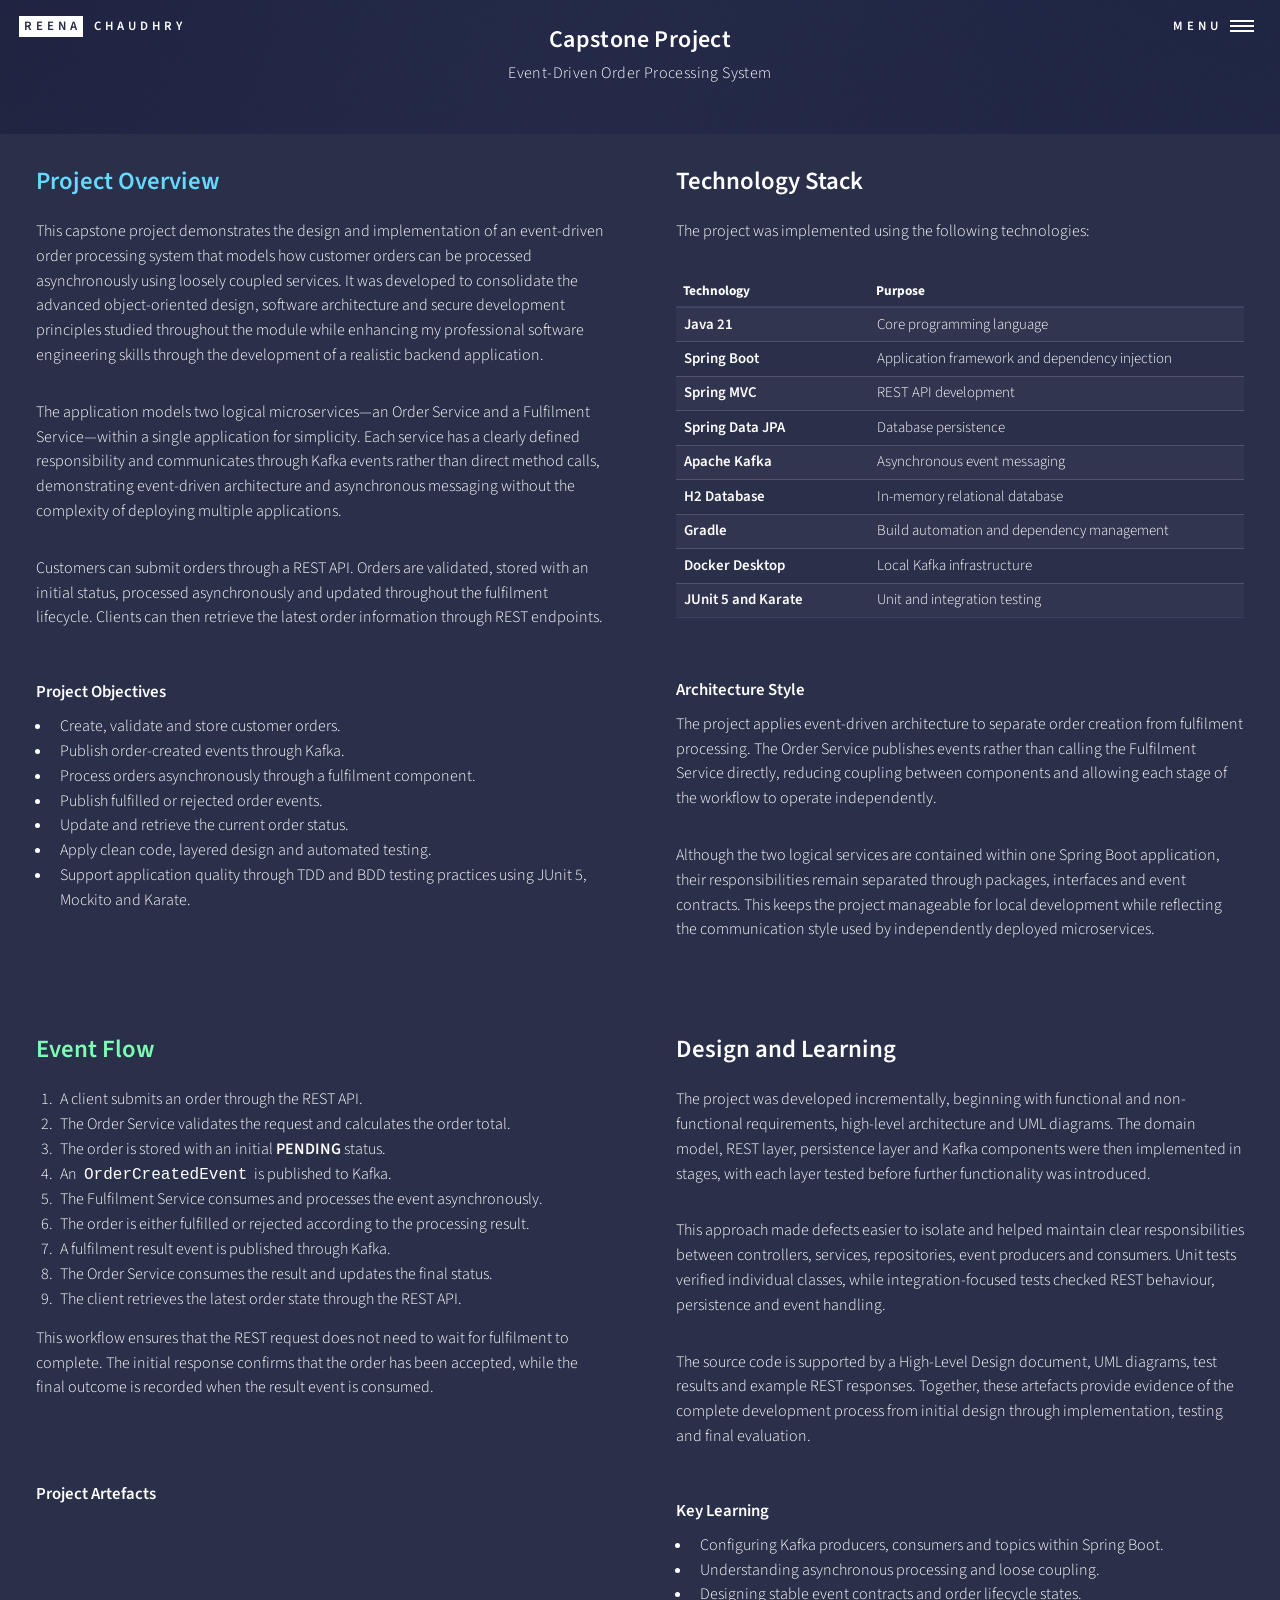
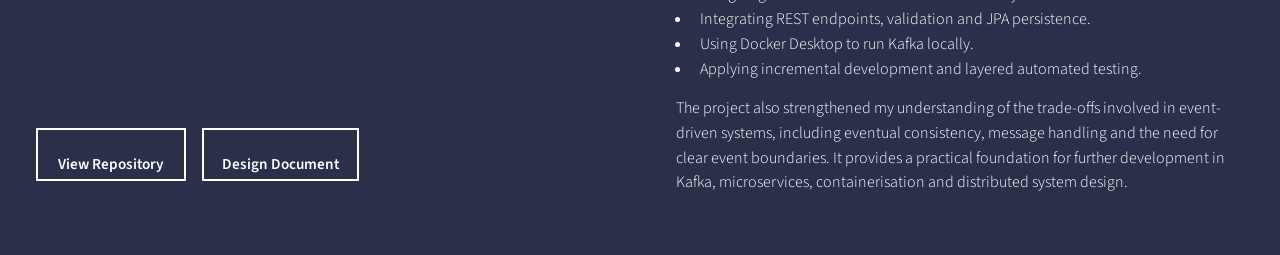
==== capstone.html @ 035040cf "Simplify anchor tags in project artefacts Removed unnecessary attributes from anchor tags in project" ====
<!DOCTYPE HTML>
<html>
<head>
    <title>Reena Chaudhry Portfolio</title>
    <meta charset="utf-8" />
    <meta name="viewport"
          content="width=device-width, initial-scale=1, user-scalable=no" />

    <link rel="stylesheet" href="assets/css/main.css" />

    <noscript>
        <link rel="stylesheet" href="assets/css/noscript.css" />
    </noscript>

    <style>
        #banner {
            min-height: 0 !important;
            height: auto !important;
            padding: 1.25em 0 1em 0 !important;
        }

        #banner .inner {
            text-align: center;
        }

        #banner h1 {
            font-size: 1.5em !important;
            margin: 0 !important;
        }

        #one.tiles {
            display: flex !important;
            flex-wrap: wrap !important;
            align-items: stretch !important;
        }

        #one.tiles article {
            background: #2a2f4a !important;
            width: 50% !important;
            min-height: 500px !important;
            height: auto !important;
            max-height: none !important;
            padding: 0 !important;
            overflow: visible !important;
            display: flex !important;
            align-items: stretch !important;
        }

        #one.tiles article .image,
        #one.tiles article:before,
        #one.tiles article:after {
            display: none !important;
        }

        #one.tiles article .tile-content {
            width: 100%;
            padding: 1.75em 2.25em;
            position: relative !important;
            z-index: 5;
            transform: none !important;
            display: flex;
            flex-direction: column;
        }

        #one.tiles article h3,
        #one.tiles article h4,
        #one.tiles article p,
        #one.tiles article li,
        #one.tiles article td,
        #one.tiles article th {
            color: #ffffff !important;
            opacity: 1 !important;
            text-transform: none !important;
            letter-spacing: normal !important;
        }

        #one.tiles article h3 {
            font-size: 1.55em !important;
            margin-bottom: 0.65em;
        }

        #one.tiles article h4 {
            font-size: 1.05em !important;
            margin-top: 1em;
            margin-bottom: 0.45em;
        }

        #one.tiles article p,
        #one.tiles article li {
            font-size: 1rem;
            line-height: 1.55;
        }

        #one.tiles article ul,
        #one.tiles article ol {
            margin-bottom: 0.9em;
        }

        .table-wrapper {
            width: 100%;
            margin-bottom: 0.75em;
        }

        .technology-table {
            width: 100%;
            border-collapse: collapse;
            font-size: 0.93rem;
            line-height: 1.35;
        }

        .technology-table th,
        .technology-table td {
            padding: 0.45em 0.55em;
            text-align: left;
            vertical-align: top;
            border-bottom: 1px solid rgba(255, 255, 255, 0.15);
        }

        .technology-table th {
            font-weight: 700;
        }

        .technology-table td:first-child {
            width: 34%;
            font-weight: 600;
            white-space: nowrap;
        }

        .technology-table tbody tr:last-child td {
            border-bottom: none;
        }

        #one.tiles article code {
            background: transparent;
            color: #ffffff;
            border: 0;
            padding: 0;
            font-size: inherit;
        }

        #one.tiles article .actions {
            margin-top: auto !important;
        }

        #one.tiles article .actions,
        #one.tiles article .actions li,
        #one.tiles article .button {
            position: relative;
            z-index: 20;
        }

        #one.tiles article .button {
            font-size: 0.95rem !important;
            padding: 0.7em 1.3em !important;
            min-width: 150px;
            text-align: center;
            text-transform: none !important;
            letter-spacing: normal !important;
        }

        @media screen and (max-width: 736px) {
            #one.tiles article {
                width: 100% !important;
                min-height: auto !important;
            }

            .technology-table {
                font-size: 0.85rem;
            }

            .technology-table th,
            .technology-table td {
                padding: 0.4em;
            }
        }
    </style>
</head>

<body class="is-preload">

<div id="wrapper">

    <header id="header" class="alt">
        <a href="index.html" class="logo">
            <strong>Reena</strong>
            <span>Chaudhry</span>
        </a>

        <nav>
            <a href="#menu">Menu</a>
        </nav>
    </header>

    <!-- Menu -->
    <nav id="menu">
        <ul class="links">
            <li><a href="index.html">Home</a></li>
            <li><a href="landing.html">Module Artefacts</a></li>
            <li><a href="capstone.html">Capstone</a></li>
        </ul>
    </nav>

    <section id="banner">
        <div class="inner">
            <h1>Capstone Project</h1>
            <p>Event-Driven Order Processing System</p>
        </div>
    </section>

    <div id="main">

        <section id="one" class="tiles">

            <article>
                <div class="tile-content">

                    <h3 style="color:#66d9ff !important;">
                        Project Overview
                    </h3>

                    <p>
                        This capstone project demonstrates the design and implementation of an event-driven order processing system that models
                        how customer orders can be processed asynchronously using loosely coupled services.
                        It was developed to consolidate the advanced object-oriented design, software architecture and secure development
                        principles studied throughout the module while enhancing my professional software engineering skills through the development
                        of a realistic backend application.
                    </p>

                    <p>
                        The application models two logical microservices—an
                        Order Service and a Fulfilment Service—within a single
                        application for simplicity. Each service has a clearly
                        defined responsibility and communicates through Kafka
                        events rather than direct method calls, demonstrating
                        event-driven architecture and asynchronous messaging
                        without the complexity of deploying multiple
                        applications.
                    </p>

                    <p>
                        Customers can submit orders through a REST API. Orders
                        are validated, stored with an initial status, processed
                        asynchronously and updated throughout the fulfilment
                        lifecycle. Clients can then retrieve the latest order
                        information through REST endpoints.
                    </p>

                    <h4>Project Objectives</h4>

                    <ul>
                        <li>Create, validate and store customer orders.</li>
                        <li>Publish order-created events through Kafka.</li>
                        <li>
                            Process orders asynchronously through a fulfilment
                            component.
                        </li>
                        <li>Publish fulfilled or rejected order events.</li>
                        <li>
                            Update and retrieve the current order status.
                        </li>
                        <li>
                            Apply clean code, layered design and automated
                            testing.
                        </li>
                        <li>
                            Support application quality through TDD and BDD testing practices using JUnit 5, Mockito and Karate.
                        </li>
                    </ul>

                </div>
            </article>

            <article>
                <div class="tile-content">

                    <h3>Technology Stack</h3>

                    <p>
                        The project was implemented using the following
                        technologies:
                    </p>

                    <div class="table-wrapper">
                        <table class="technology-table">
                            <thead>
                                <tr>
                                    <th>Technology</th>
                                    <th>Purpose</th>
                                </tr>
                            </thead>

                            <tbody>
                                <tr>
                                    <td>Java 21</td>
                                    <td>Core programming language</td>
                                </tr>

                                <tr>
                                    <td>Spring Boot</td>
                                    <td>
                                        Application framework and dependency
                                        injection
                                    </td>
                                </tr>

                                <tr>
                                    <td>Spring MVC</td>
                                    <td>REST API development</td>
                                </tr>

                                <tr>
                                    <td>Spring Data JPA</td>
                                    <td>Database persistence</td>
                                </tr>

                                <tr>
                                    <td>Apache Kafka</td>
                                    <td>Asynchronous event messaging</td>
                                </tr>

                                <tr>
                                    <td>H2 Database</td>
                                    <td>In-memory relational database</td>
                                </tr>

                                <tr>
                                    <td>Gradle</td>
                                    <td>
                                        Build automation and dependency
                                        management
                                    </td>
                                </tr>

                                <tr>
                                    <td>Docker Desktop</td>
                                    <td>Local Kafka infrastructure</td>
                                </tr>

                                <tr>
                                    <td>JUnit 5 and Karate</td>
                                    <td>Unit and integration testing</td>
                                </tr>
                            </tbody>
                        </table>
                    </div>

                    <h4>Architecture Style</h4>

                    <p>
                        The project applies event-driven architecture to
                        separate order creation from fulfilment processing. The
                        Order Service publishes events rather than calling the
                        Fulfilment Service directly, reducing coupling between
                        components and allowing each stage of the workflow to
                        operate independently.
                    </p>

                    <p>
                        Although the two logical services are contained within
                        one Spring Boot application, their responsibilities
                        remain separated through packages, interfaces and event
                        contracts. This keeps the project manageable for local
                        development while reflecting the communication style
                        used by independently deployed microservices.
                    </p>

                </div>
            </article>

            <article>
                <div class="tile-content">

                    <h3 style="color:#7CFFB2 !important;">
                        Event Flow
                    </h3>

                    <ol>
                        <li>
                            A client submits an order through the REST API.
                        </li>

                        <li>
                            The Order Service validates the request and
                            calculates the order total.
                        </li>

                        <li>
                            The order is stored with an initial
                            <strong>PENDING</strong> status.
                        </li>

                        <li>
                            An <code>OrderCreatedEvent</code> is published to
                            Kafka.
                        </li>

                        <li>
                            The Fulfilment Service consumes and processes the
                            event asynchronously.
                        </li>

                        <li>
                            The order is either fulfilled or rejected according
                            to the processing result.
                        </li>

                        <li>
                            A fulfilment result event is published through
                            Kafka.
                        </li>

                        <li>
                            The Order Service consumes the result and updates
                            the final status.
                        </li>

                        <li>
                            The client retrieves the latest order state through
                            the REST API.
                        </li>
                    </ol>

                    <p>
                        This workflow ensures that the REST request does not
                        need to wait for fulfilment to complete. The initial
                        response confirms that the order has been accepted,
                        while the final outcome is recorded when the result
                        event is consumed.
                    </p>
                    <p>
                    <h4> Project Artefacts </h4>
                    <ul class="actions">
                        <li>
                        <a href="https://github.com/rc25essex/event-driven-order-system-capstone"
                           class="button small" target="_blank">
                            View Repository
                        </a>
                        </li>
                          <li>  
                    
                        <a href="https://github.com/rc25essex/event-driven-order-system-capstone/blob/main/High-Level%20Design.pdf"
                           class="button small" target="_blank">
                            Design Document
                        </a>
                    </li>
                    </ul>
                    </p>

                </div>
            </article>

            <article>
                <div class="tile-content">

                    <h3>Design and Learning</h3>

                    <p>
                        The project was developed incrementally, beginning with
                        functional and non-functional requirements, high-level
                        architecture and UML diagrams. The domain model, REST
                        layer, persistence layer and Kafka components were then
                        implemented in stages, with each layer tested before
                        further functionality was introduced.
                    </p>

                    <p>
                        This approach made defects easier to isolate and helped
                        maintain clear responsibilities between controllers,
                        services, repositories, event producers and consumers.
                        Unit tests verified individual classes, while
                        integration-focused tests checked REST behaviour,
                        persistence and event handling.
                    </p>

                    <p>
                        The source code is supported by a High-Level Design
                        document, UML diagrams, test results and example REST
                        responses. Together, these artefacts provide evidence
                        of the complete development process from initial design
                        through implementation, testing and final evaluation.
                    </p>


                    <h4>Key Learning</h4>

                    <ul>
                        <li>
                            Configuring Kafka producers, consumers and topics
                            within Spring Boot.
                        </li>

                        <li>
                            Understanding asynchronous processing and loose
                            coupling.
                        </li>

                        <li>
                            Designing stable event contracts and order
                            lifecycle states.
                        </li>

                        <li>
                            Integrating REST endpoints, validation and JPA
                            persistence.
                        </li>

                        <li>
                            Using Docker Desktop to run Kafka locally.
                        </li>

                        <li>
                            Applying incremental development and layered
                            automated testing.
                        </li>
                    </ul>

                    <p>
                        The project also strengthened my understanding of the
                        trade-offs involved in event-driven systems, including
                        eventual consistency, message handling and the need for
                        clear event boundaries. It provides a practical
                        foundation for further development in Kafka,
                        microservices, containerisation and distributed system
                        design.
                    </p>


                </div>
            </article>

        </section>

    </div>

</div>

<script src="assets/js/jquery.min.js"></script>
<script src="assets/js/jquery.scrolly.min.js"></script>
<script src="assets/js/jquery.scrollex.min.js"></script>
<script src="assets/js/browser.min.js"></script>
<script src="assets/js/breakpoints.min.js"></script>
<script src="assets/js/util.js"></script>
<script src="assets/js/main.js"></script>

</body>
</html>
---- assets/css/main.css ----
@import url(fontawesome-all.min.css);
@import url("https://fonts.googleapis.com/css?family=Source+Sans+Pro:300,300italic,600,600italic");

/*
	Forty by HTML5 UP
	html5up.net | @ajlkn
	Free for personal and commercial use under the CCA 3.0 license (html5up.net/license)
*/

html, body, div, span, applet, object,
iframe, h1, h2, h3, h4, h5, h6, p, blockquote,
pre, a, abbr, acronym, address, big, cite,
code, del, dfn, em, img, ins, kbd, q, s, samp,
small, strike, strong, sub, sup, tt, var, b,
u, i, center, dl, dt, dd, ol, ul, li, fieldset,
form, label, legend, table, caption, tbody,
tfoot, thead, tr, th, td, article, aside,
canvas, details, embed, figure, figcaption,
footer, header, hgroup, menu, nav, output, ruby,
section, summary, time, mark, audio, video {
	margin: 0;
	padding: 0;
	border: 0;
	font-size: 100%;
	font: inherit;
	vertical-align: baseline;}

article, aside, details, figcaption, figure,
footer, header, hgroup, menu, nav, section {
	display: block;}

body {
	line-height: 1;
}

ol, ul {
	list-style: none;
}

blockquote, q {
	quotes: none;
}

	blockquote:before, blockquote:after, q:before, q:after {
		content: '';
		content: none;
	}

table {
	border-collapse: collapse;
	border-spacing: 0;
}

body {
	-webkit-text-size-adjust: none;
}

mark {
	background-color: transparent;
	color: inherit;
}

input::-moz-focus-inner {
	border: 0;
	padding: 0;
}

input, select, textarea {
	-moz-appearance: none;
	-webkit-appearance: none;
	-ms-appearance: none;
	appearance: none;
}

/* Basic */

	@-ms-viewport {
		width: device-width;
	}

	body {
		-ms-overflow-style: scrollbar;
	}

	@media screen and (max-width: 480px) {

		html, body {
			min-width: 320px;
		}

	}

	html {
		box-sizing: border-box;
	}

	*, *:before, *:after {
		box-sizing: inherit;
	}

	body {
		background: #242943;
	}

		body.is-preload *, body.is-preload *:before, body.is-preload *:after {
			-moz-animation: none !important;
			-webkit-animation: none !important;
			-ms-animation: none !important;
			animation: none !important;
			-moz-transition: none !important;
			-webkit-transition: none !important;
			-ms-transition: none !important;
			transition: none !important;
		}

/* Type */

	body, input, select, textarea {
		color: #ffffff;
		font-family: "Source Sans Pro", Helvetica, sans-serif;
		font-size: 17pt;
		font-weight: 300;
		letter-spacing: 0.025em;
		line-height: 1.65;
	}

		@media screen and (max-width: 1680px) {

			body, input, select, textarea {
				font-size: 14pt;
			}

		}

		@media screen and (max-width: 1280px) {

			body, input, select, textarea {
				font-size: 12pt;
			}

		}

		@media screen and (max-width: 360px) {

			body, input, select, textarea {
				font-size: 11pt;
			}

		}

	a {
		-moz-transition: color 0.2s ease-in-out, border-bottom-color 0.2s ease-in-out;
		-webkit-transition: color 0.2s ease-in-out, border-bottom-color 0.2s ease-in-out;
		-ms-transition: color 0.2s ease-in-out, border-bottom-color 0.2s ease-in-out;
		transition: color 0.2s ease-in-out, border-bottom-color 0.2s ease-in-out;
		border-bottom: dotted 1px;
		color: inherit;
		text-decoration: none;
	}


		a:active {
			color: #53e3fb !important;
		}

	strong, b {
		color: #ffffff;
		font-weight: 600;
	}

	em, i {
		font-style: italic;
	}

	p {
		margin: 0 0 2em 0;
	}

	h1, h2, h3, h4, h5, h6 {
		color: #ffffff;
		font-weight: 600;
		line-height: 1.65;
		margin: 0 0 1em 0;
	}

		h1 a, h2 a, h3 a, h4 a, h5 a, h6 a {
			color: inherit;
			border-bottom: 0;
		}

	h1 {
		font-size: 2.5em;
	}

	h2 {
		font-size: 1.75em;
	}

	h3 {
		font-size: 1.35em;
	}

	h4 {
		font-size: 1.1em;
	}

	h5 {
		font-size: 0.9em;
	}

	h6 {
		font-size: 0.7em;
	}

	@media screen and (max-width: 736px) {

		h1 {
			font-size: 2em;
		}

		h2 {
			font-size: 1.5em;
		}

		h3 {
			font-size: 1.25em;
		}

	}

	sub {
		font-size: 0.8em;
		position: relative;
		top: 0.5em;
	}

	sup {
		font-size: 0.8em;
		position: relative;
		top: -0.5em;
	}

	blockquote {
		border-left: solid 4px rgba(212, 212, 255, 0.1);
		font-style: italic;
		margin: 0 0 2em 0;
		padding: 0.5em 0 0.5em 2em;
	}

	code {
		background: rgba(212, 212, 255, 0.035);
		font-family: "Courier New", monospace;
		font-size: 0.9em;
		margin: 0 0.25em;
		padding: 0.25em 0.65em;
	}

	pre {
		-webkit-overflow-scrolling: touch;
		font-family: "Courier New", monospace;
		font-size: 0.9em;
		margin: 0 0 2em 0;
	}

		pre code {
			display: block;
			line-height: 1.75;
			padding: 1em 1.5em;
			overflow-x: auto;
		}

	hr {
		border: 0;
		border-bottom: solid 1px rgba(212, 212, 255, 0.1);
		margin: 2em 0;
	}

		hr.major {
			margin: 3em 0;
		}

	.align-left {
		text-align: left;
	}

	.align-center {
		text-align: center;
	}

	.align-right {
		text-align: right;
	}

/* Row */

	.row {
		display: flex;
		flex-wrap: wrap;
		box-sizing: border-box;
		align-items: stretch;
	}

		.row > * {
			box-sizing: border-box;
		}

		.row.gtr-uniform > * > :last-child {
			margin-bottom: 0;
		}

		.row.aln-left {
			justify-content: flex-start;
		}

		.row.aln-center {
			justify-content: center;
		}

		.row.aln-right {
			justify-content: flex-end;
		}

		.row.aln-top {
			align-items: flex-start;
		}

		.row.aln-middle {
			align-items: center;
		}

		.row.aln-bottom {
			align-items: flex-end;
		}

		.row > .imp {
			order: -1;
		}

		.row > .col-1 {
			width: 8.33333%;
		}

		.row > .off-1 {
			margin-left: 8.33333%;
		}

		.row > .col-2 {
			width: 16.66667%;
		}

		.row > .off-2 {
			margin-left: 16.66667%;
		}

		.row > .col-3 {
			width: 25%;
		}

		.row > .off-3 {
			margin-left: 25%;
		}

		.row > .col-4 {
			width: 33.33333%;
		}

		.row > .off-4 {
			margin-left: 33.33333%;
		}

		.row > .col-5 {
			width: 41.66667%;
		}

		.row > .off-5 {
			margin-left: 41.66667%;
		}

		.row > .col-6 {
			width: 50%;
		}

		.row > .off-6 {
			margin-left: 50%;
		}

		.row > .col-7 {
			width: 58.33333%;
		}

		.row > .off-7 {
			margin-left: 58.33333%;
		}

		.row > .col-8 {
			width: 66.66667%;
		}

		.row > .off-8 {
			margin-left: 66.66667%;
		}

		.row > .col-9 {
			width: 75%;
		}

		.row > .off-9 {
			margin-left: 75%;
		}

		.row > .col-10 {
			width: 83.33333%;
		}

		.row > .off-10 {
			margin-left: 83.33333%;
		}

		.row > .col-11 {
			width: 91.66667%;
		}

		.row > .off-11 {
			margin-left: 91.66667%;
		}

		.row > .col-12 {
			width: 100%;
		}

		.row > .off-12 {
			margin-left: 100%;
		}

		.row.gtr-0 {
			margin-top: 0;
			margin-left: 0em;
		}

			.row.gtr-0 > * {
				padding: 0 0 0 0em;
			}

			.row.gtr-0.gtr-uniform {
				margin-top: 0em;
			}

				.row.gtr-0.gtr-uniform > * {
					padding-top: 0em;
				}

		.row.gtr-25 {
			margin-top: 0;
			margin-left: -0.5em;
		}

			.row.gtr-25 > * {
				padding: 0 0 0 0.5em;
			}

			.row.gtr-25.gtr-uniform {
				margin-top: -0.5em;
			}

				.row.gtr-25.gtr-uniform > * {
					padding-top: 0.5em;
				}

		.row.gtr-50 {
			margin-top: 0;
			margin-left: -1em;
		}

			.row.gtr-50 > * {
				padding: 0 0 0 1em;
			}

			.row.gtr-50.gtr-uniform {
				margin-top: -1em;
			}

				.row.gtr-50.gtr-uniform > * {
					padding-top: 1em;
				}

		.row {
			margin-top: 0;
			margin-left: -2em;
		}

			.row > * {
				padding: 0 0 0 2em;
			}

			.row.gtr-uniform {
				margin-top: -2em;
			}

				.row.gtr-uniform > * {
					padding-top: 2em;
				}

		.row.gtr-150 {
			margin-top: 0;
			margin-left: -3em;
		}

			.row.gtr-150 > * {
				padding: 0 0 0 3em;
			}

			.row.gtr-150.gtr-uniform {
				margin-top: -3em;
			}

				.row.gtr-150.gtr-uniform > * {
					padding-top: 3em;
				}

		.row.gtr-200 {
			margin-top: 0;
			margin-left: -4em;
		}

			.row.gtr-200 > * {
				padding: 0 0 0 4em;
			}

			.row.gtr-200.gtr-uniform {
				margin-top: -4em;
			}

				.row.gtr-200.gtr-uniform > * {
					padding-top: 4em;
				}

		@media screen and (max-width: 1680px) {

			.row {
				display: flex;
				flex-wrap: wrap;
				box-sizing: border-box;
				align-items: stretch;
			}

				.row > * {
					box-sizing: border-box;
				}

				.row.gtr-uniform > * > :last-child {
					margin-bottom: 0;
				}

				.row.aln-left {
					justify-content: flex-start;
				}

				.row.aln-center {
					justify-content: center;
				}

				.row.aln-right {
					justify-content: flex-end;
				}

				.row.aln-top {
					align-items: flex-start;
				}

				.row.aln-middle {
					align-items: center;
				}

				.row.aln-bottom {
					align-items: flex-end;
				}

				.row > .imp-xlarge {
					order: -1;
				}

				.row > .col-1-xlarge {
					width: 8.33333%;
				}

				.row > .off-1-xlarge {
					margin-left: 8.33333%;
				}

				.row > .col-2-xlarge {
					width: 16.66667%;
				}

				.row > .off-2-xlarge {
					margin-left: 16.66667%;
				}

				.row > .col-3-xlarge {
					width: 25%;
				}

				.row > .off-3-xlarge {
					margin-left: 25%;
				}

				.row > .col-4-xlarge {
					width: 33.33333%;
				}

				.row > .off-4-xlarge {
					margin-left: 33.33333%;
				}

				.row > .col-5-xlarge {
					width: 41.66667%;
				}

				.row > .off-5-xlarge {
					margin-left: 41.66667%;
				}

				.row > .col-6-xlarge {
					width: 50%;
				}

				.row > .off-6-xlarge {
					margin-left: 50%;
				}

				.row > .col-7-xlarge {
					width: 58.33333%;
				}

				.row > .off-7-xlarge {
					margin-left: 58.33333%;
				}

				.row > .col-8-xlarge {
					width: 66.66667%;
				}

				.row > .off-8-xlarge {
					margin-left: 66.66667%;
				}

				.row > .col-9-xlarge {
					width: 75%;
				}

				.row > .off-9-xlarge {
					margin-left: 75%;
				}

				.row > .col-10-xlarge {
					width: 83.33333%;
				}

				.row > .off-10-xlarge {
					margin-left: 83.33333%;
				}

				.row > .col-11-xlarge {
					width: 91.66667%;
				}

				.row > .off-11-xlarge {
					margin-left: 91.66667%;
				}

				.row > .col-12-xlarge {
					width: 100%;
				}

				.row > .off-12-xlarge {
					margin-left: 100%;
				}

				.row.gtr-0 {
					margin-top: 0;
					margin-left: 0em;
				}

					.row.gtr-0 > * {
						padding: 0 0 0 0em;
					}

					.row.gtr-0.gtr-uniform {
						margin-top: 0em;
					}

						.row.gtr-0.gtr-uniform > * {
							padding-top: 0em;
						}

				.row.gtr-25 {
					margin-top: 0;
					margin-left: -0.5em;
				}

					.row.gtr-25 > * {
						padding: 0 0 0 0.5em;
					}

					.row.gtr-25.gtr-uniform {
						margin-top: -0.5em;
					}

						.row.gtr-25.gtr-uniform > * {
							padding-top: 0.5em;
						}

				.row.gtr-50 {
					margin-top: 0;
					margin-left: -1em;
				}

					.row.gtr-50 > * {
						padding: 0 0 0 1em;
					}

					.row.gtr-50.gtr-uniform {
						margin-top: -1em;
					}

						.row.gtr-50.gtr-uniform > * {
							padding-top: 1em;
						}

				.row {
					margin-top: 0;
					margin-left: -2em;
				}

					.row > * {
						padding: 0 0 0 2em;
					}

					.row.gtr-uniform {
						margin-top: -2em;
					}

						.row.gtr-uniform > * {
							padding-top: 2em;
						}

				.row.gtr-150 {
					margin-top: 0;
					margin-left: -3em;
				}

					.row.gtr-150 > * {
						padding: 0 0 0 3em;
					}

					.row.gtr-150.gtr-uniform {
						margin-top: -3em;
					}

						.row.gtr-150.gtr-uniform > * {
							padding-top: 3em;
						}

				.row.gtr-200 {
					margin-top: 0;
					margin-left: -4em;
				}

					.row.gtr-200 > * {
						padding: 0 0 0 4em;
					}

					.row.gtr-200.gtr-uniform {
						margin-top: -4em;
					}

						.row.gtr-200.gtr-uniform > * {
							padding-top: 4em;
						}

		}

		@media screen and (max-width: 1280px) {

			.row {
				display: flex;
				flex-wrap: wrap;
				box-sizing: border-box;
				align-items: stretch;
			}

				.row > * {
					box-sizing: border-box;
				}

				.row.gtr-uniform > * > :last-child {
					margin-bottom: 0;
				}

				.row.aln-left {
					justify-content: flex-start;
				}

				.row.aln-center {
					justify-content: center;
				}

				.row.aln-right {
					justify-content: flex-end;
				}

				.row.aln-top {
					align-items: flex-start;
				}

				.row.aln-middle {
					align-items: center;
				}

				.row.aln-bottom {
					align-items: flex-end;
				}

				.row > .imp-large {
					order: -1;
				}

				.row > .col-1-large {
					width: 8.33333%;
				}

				.row > .off-1-large {
					margin-left: 8.33333%;
				}

				.row > .col-2-large {
					width: 16.66667%;
				}

				.row > .off-2-large {
					margin-left: 16.66667%;
				}

				.row > .col-3-large {
					width: 25%;
				}

				.row > .off-3-large {
					margin-left: 25%;
				}

				.row > .col-4-large {
					width: 33.33333%;
				}

				.row > .off-4-large {
					margin-left: 33.33333%;
				}

				.row > .col-5-large {
					width: 41.66667%;
				}

				.row > .off-5-large {
					margin-left: 41.66667%;
				}

				.row > .col-6-large {
					width: 50%;
				}

				.row > .off-6-large {
					margin-left: 50%;
				}

				.row > .col-7-large {
					width: 58.33333%;
				}

				.row > .off-7-large {
					margin-left: 58.33333%;
				}

				.row > .col-8-large {
					width: 66.66667%;
				}

				.row > .off-8-large {
					margin-left: 66.66667%;
				}

				.row > .col-9-large {
					width: 75%;
				}

				.row > .off-9-large {
					margin-left: 75%;
				}

				.row > .col-10-large {
					width: 83.33333%;
				}

				.row > .off-10-large {
					margin-left: 83.33333%;
				}

				.row > .col-11-large {
					width: 91.66667%;
				}

				.row > .off-11-large {
					margin-left: 91.66667%;
				}

				.row > .col-12-large {
					width: 100%;
				}

				.row > .off-12-large {
					margin-left: 100%;
				}

				.row.gtr-0 {
					margin-top: 0;
					margin-left: 0em;
				}

					.row.gtr-0 > * {
						padding: 0 0 0 0em;
					}

					.row.gtr-0.gtr-uniform {
						margin-top: 0em;
					}

						.row.gtr-0.gtr-uniform > * {
							padding-top: 0em;
						}

				.row.gtr-25 {
					margin-top: 0;
					margin-left: -0.375em;
				}

					.row.gtr-25 > * {
						padding: 0 0 0 0.375em;
					}

					.row.gtr-25.gtr-uniform {
						margin-top: -0.375em;
					}

						.row.gtr-25.gtr-uniform > * {
							padding-top: 0.375em;
						}

				.row.gtr-50 {
					margin-top: 0;
					margin-left: -0.75em;
				}

					.row.gtr-50 > * {
						padding: 0 0 0 0.75em;
					}

					.row.gtr-50.gtr-uniform {
						margin-top: -0.75em;
					}

						.row.gtr-50.gtr-uniform > * {
							padding-top: 0.75em;
						}

				.row {
					margin-top: 0;
					margin-left: -1.5em;
				}

					.row > * {
						padding: 0 0 0 1.5em;
					}

					.row.gtr-uniform {
						margin-top: -1.5em;
					}

						.row.gtr-uniform > * {
							padding-top: 1.5em;
						}

				.row.gtr-150 {
					margin-top: 0;
					margin-left: -2.25em;
				}

					.row.gtr-150 > * {
						padding: 0 0 0 2.25em;
					}

					.row.gtr-150.gtr-uniform {
						margin-top: -2.25em;
					}

						.row.gtr-150.gtr-uniform > * {
							padding-top: 2.25em;
						}

				.row.gtr-200 {
					margin-top: 0;
					margin-left: -3em;
				}

					.row.gtr-200 > * {
						padding: 0 0 0 3em;
					}

					.row.gtr-200.gtr-uniform {
						margin-top: -3em;
					}

						.row.gtr-200.gtr-uniform > * {
							padding-top: 3em;
						}

		}

		@media screen and (max-width: 980px) {

			.row {
				display: flex;
				flex-wrap: wrap;
				box-sizing: border-box;
				align-items: stretch;
			}

				.row > * {
					box-sizing: border-box;
				}

				.row.gtr-uniform > * > :last-child {
					margin-bottom: 0;
				}

				.row.aln-left {
					justify-content: flex-start;
				}

				.row.aln-center {
					justify-content: center;
				}

				.row.aln-right {
					justify-content: flex-end;
				}

				.row.aln-top {
					align-items: flex-start;
				}

				.row.aln-middle {
					align-items: center;
				}

				.row.aln-bottom {
					align-items: flex-end;
				}

				.row > .imp-medium {
					order: -1;
				}

				.row > .col-1-medium {
					width: 8.33333%;
				}

				.row > .off-1-medium {
					margin-left: 8.33333%;
				}

				.row > .col-2-medium {
					width: 16.66667%;
				}

				.row > .off-2-medium {
					margin-left: 16.66667%;
				}

				.row > .col-3-medium {
					width: 25%;
				}

				.row > .off-3-medium {
					margin-left: 25%;
				}

				.row > .col-4-medium {
					width: 33.33333%;
				}

				.row > .off-4-medium {
					margin-left: 33.33333%;
				}

				.row > .col-5-medium {
					width: 41.66667%;
				}

				.row > .off-5-medium {
					margin-left: 41.66667%;
				}

				.row > .col-6-medium {
					width: 50%;
				}

				.row > .off-6-medium {
					margin-left: 50%;
				}

				.row > .col-7-medium {
					width: 58.33333%;
				}

				.row > .off-7-medium {
					margin-left: 58.33333%;
				}

				.row > .col-8-medium {
					width: 66.66667%;
				}

				.row > .off-8-medium {
					margin-left: 66.66667%;
				}

				.row > .col-9-medium {
					width: 75%;
				}

				.row > .off-9-medium {
					margin-left: 75%;
				}

				.row > .col-10-medium {
					width: 83.33333%;
				}

				.row > .off-10-medium {
					margin-left: 83.33333%;
				}

				.row > .col-11-medium {
					width: 91.66667%;
				}

				.row > .off-11-medium {
					margin-left: 91.66667%;
				}

				.row > .col-12-medium {
					width: 100%;
				}

				.row > .off-12-medium {
					margin-left: 100%;
				}

				.row.gtr-0 {
					margin-top: 0;
					margin-left: 0em;
				}

					.row.gtr-0 > * {
						padding: 0 0 0 0em;
					}

					.row.gtr-0.gtr-uniform {
						margin-top: 0em;
					}

						.row.gtr-0.gtr-uniform > * {
							padding-top: 0em;
						}

				.row.gtr-25 {
					margin-top: 0;
					margin-left: -0.375em;
				}

					.row.gtr-25 > * {
						padding: 0 0 0 0.375em;
					}

					.row.gtr-25.gtr-uniform {
						margin-top: -0.375em;
					}

						.row.gtr-25.gtr-uniform > * {
							padding-top: 0.375em;
						}

				.row.gtr-50 {
					margin-top: 0;
					margin-left: -0.75em;
				}

					.row.gtr-50 > * {
						padding: 0 0 0 0.75em;
					}

					.row.gtr-50.gtr-uniform {
						margin-top: -0.75em;
					}

						.row.gtr-50.gtr-uniform > * {
							padding-top: 0.75em;
						}

				.row {
					margin-top: 0;
					margin-left: -1.5em;
				}

					.row > * {
						padding: 0 0 0 1.5em;
					}

					.row.gtr-uniform {
						margin-top: -1.5em;
					}

						.row.gtr-uniform > * {
							padding-top: 1.5em;
						}

				.row.gtr-150 {
					margin-top: 0;
					margin-left: -2.25em;
				}

					.row.gtr-150 > * {
						padding: 0 0 0 2.25em;
					}

					.row.gtr-150.gtr-uniform {
						margin-top: -2.25em;
					}

						.row.gtr-150.gtr-uniform > * {
							padding-top: 2.25em;
						}

				.row.gtr-200 {
					margin-top: 0;
					margin-left: -3em;
				}

					.row.gtr-200 > * {
						padding: 0 0 0 3em;
					}

					.row.gtr-200.gtr-uniform {
						margin-top: -3em;
					}

						.row.gtr-200.gtr-uniform > * {
							padding-top: 3em;
						}

		}

		@media screen and (max-width: 736px) {

			.row {
				display: flex;
				flex-wrap: wrap;
				box-sizing: border-box;
				align-items: stretch;
			}

				.row > * {
					box-sizing: border-box;
				}

				.row.gtr-uniform > * > :last-child {
					margin-bottom: 0;
				}

				.row.aln-left {
					justify-content: flex-start;
				}

				.row.aln-center {
					justify-content: center;
				}

				.row.aln-right {
					justify-content: flex-end;
				}

				.row.aln-top {
					align-items: flex-start;
				}

				.row.aln-middle {
					align-items: center;
				}

				.row.aln-bottom {
					align-items: flex-end;
				}

				.row > .imp-small {
					order: -1;
				}

				.row > .col-1-small {
					width: 8.33333%;
				}

				.row > .off-1-small {
					margin-left: 8.33333%;
				}

				.row > .col-2-small {
					width: 16.66667%;
				}

				.row > .off-2-small {
					margin-left: 16.66667%;
				}

				.row > .col-3-small {
					width: 25%;
				}

				.row > .off-3-small {
					margin-left: 25%;
				}

				.row > .col-4-small {
					width: 33.33333%;
				}

				.row > .off-4-small {
					margin-left: 33.33333%;
				}

				.row > .col-5-small {
					width: 41.66667%;
				}

				.row > .off-5-small {
					margin-left: 41.66667%;
				}

				.row > .col-6-small {
					width: 50%;
				}

				.row > .off-6-small {
					margin-left: 50%;
				}

				.row > .col-7-small {
					width: 58.33333%;
				}

				.row > .off-7-small {
					margin-left: 58.33333%;
				}

				.row > .col-8-small {
					width: 66.66667%;
				}

				.row > .off-8-small {
					margin-left: 66.66667%;
				}

				.row > .col-9-small {
					width: 75%;
				}

				.row > .off-9-small {
					margin-left: 75%;
				}

				.row > .col-10-small {
					width: 83.33333%;
				}

				.row > .off-10-small {
					margin-left: 83.33333%;
				}

				.row > .col-11-small {
					width: 91.66667%;
				}

				.row > .off-11-small {
					margin-left: 91.66667%;
				}

				.row > .col-12-small {
					width: 100%;
				}

				.row > .off-12-small {
					margin-left: 100%;
				}

				.row.gtr-0 {
					margin-top: 0;
					margin-left: 0em;
				}

					.row.gtr-0 > * {
						padding: 0 0 0 0em;
					}

					.row.gtr-0.gtr-uniform {
						margin-top: 0em;
					}

						.row.gtr-0.gtr-uniform > * {
							padding-top: 0em;
						}

				.row.gtr-25 {
					margin-top: 0;
					margin-left: -0.3125em;
				}

					.row.gtr-25 > * {
						padding: 0 0 0 0.3125em;
					}

					.row.gtr-25.gtr-uniform {
						margin-top: -0.3125em;
					}

						.row.gtr-25.gtr-uniform > * {
							padding-top: 0.3125em;
						}

				.row.gtr-50 {
					margin-top: 0;
					margin-left: -0.625em;
				}

					.row.gtr-50 > * {
						padding: 0 0 0 0.625em;
					}

					.row.gtr-50.gtr-uniform {
						margin-top: -0.625em;
					}

						.row.gtr-50.gtr-uniform > * {
							padding-top: 0.625em;
						}

				.row {
					margin-top: 0;
					margin-left: -1.25em;
				}

					.row > * {
						padding: 0 0 0 1.25em;
					}

					.row.gtr-uniform {
						margin-top: -1.25em;
					}

						.row.gtr-uniform > * {
							padding-top: 1.25em;
						}

				.row.gtr-150 {
					margin-top: 0;
					margin-left: -1.875em;
				}

					.row.gtr-150 > * {
						padding: 0 0 0 1.875em;
					}

					.row.gtr-150.gtr-uniform {
						margin-top: -1.875em;
					}

						.row.gtr-150.gtr-uniform > * {
							padding-top: 1.875em;
						}

				.row.gtr-200 {
					margin-top: 0;
					margin-left: -2.5em;
				}

					.row.gtr-200 > * {
						padding: 0 0 0 2.5em;
					}

					.row.gtr-200.gtr-uniform {
						margin-top: -2.5em;
					}

						.row.gtr-200.gtr-uniform > * {
							padding-top: 2.5em;
						}

		}

		@media screen and (max-width: 480px) {

			.row {
				display: flex;
				flex-wrap: wrap;
				box-sizing: border-box;
				align-items: stretch;
			}

				.row > * {
					box-sizing: border-box;
				}

				.row.gtr-uniform > * > :last-child {
					margin-bottom: 0;
				}

				.row.aln-left {
					justify-content: flex-start;
				}

				.row.aln-center {
					justify-content: center;
				}

				.row.aln-right {
					justify-content: flex-end;
				}

				.row.aln-top {
					align-items: flex-start;
				}

				.row.aln-middle {
					align-items: center;
				}

				.row.aln-bottom {
					align-items: flex-end;
				}

				.row > .imp-xsmall {
					order: -1;
				}

				.row > .col-1-xsmall {
					width: 8.33333%;
				}

				.row > .off-1-xsmall {
					margin-left: 8.33333%;
				}

				.row > .col-2-xsmall {
					width: 16.66667%;
				}

				.row > .off-2-xsmall {
					margin-left: 16.66667%;
				}

				.row > .col-3-xsmall {
					width: 25%;
				}

				.row > .off-3-xsmall {
					margin-left: 25%;
				}

				.row > .col-4-xsmall {
					width: 33.33333%;
				}

				.row > .off-4-xsmall {
					margin-left: 33.33333%;
				}

				.row > .col-5-xsmall {
					width: 41.66667%;
				}

				.row > .off-5-xsmall {
					margin-left: 41.66667%;
				}

				.row > .col-6-xsmall {
					width: 50%;
				}

				.row > .off-6-xsmall {
					margin-left: 50%;
				}

				.row > .col-7-xsmall {
					width: 58.33333%;
				}

				.row > .off-7-xsmall {
					margin-left: 58.33333%;
				}

				.row > .col-8-xsmall {
					width: 66.66667%;
				}

				.row > .off-8-xsmall {
					margin-left: 66.66667%;
				}

				.row > .col-9-xsmall {
					width: 75%;
				}

				.row > .off-9-xsmall {
					margin-left: 75%;
				}

				.row > .col-10-xsmall {
					width: 83.33333%;
				}

				.row > .off-10-xsmall {
					margin-left: 83.33333%;
				}

				.row > .col-11-xsmall {
					width: 91.66667%;
				}

				.row > .off-11-xsmall {
					margin-left: 91.66667%;
				}

				.row > .col-12-xsmall {
					width: 100%;
				}

				.row > .off-12-xsmall {
					margin-left: 100%;
				}

				.row.gtr-0 {
					margin-top: 0;
					margin-left: 0em;
				}

					.row.gtr-0 > * {
						padding: 0 0 0 0em;
					}

					.row.gtr-0.gtr-uniform {
						margin-top: 0em;
					}

						.row.gtr-0.gtr-uniform > * {
							padding-top: 0em;
						}

				.row.gtr-25 {
					margin-top: 0;
					margin-left: -0.3125em;
				}

					.row.gtr-25 > * {
						padding: 0 0 0 0.3125em;
					}

					.row.gtr-25.gtr-uniform {
						margin-top: -0.3125em;
					}

						.row.gtr-25.gtr-uniform > * {
							padding-top: 0.3125em;
						}

				.row.gtr-50 {
					margin-top: 0;
					margin-left: -0.625em;
				}

					.row.gtr-50 > * {
						padding: 0 0 0 0.625em;
					}

					.row.gtr-50.gtr-uniform {
						margin-top: -0.625em;
					}

						.row.gtr-50.gtr-uniform > * {
							padding-top: 0.625em;
						}

				.row {
					margin-top: 0;
					margin-left: -1.25em;
				}

					.row > * {
						padding: 0 0 0 1.25em;
					}

					.row.gtr-uniform {
						margin-top: -1.25em;
					}

						.row.gtr-uniform > * {
							padding-top: 1.25em;
						}

				.row.gtr-150 {
					margin-top: 0;
					margin-left: -1.875em;
				}

					.row.gtr-150 > * {
						padding: 0 0 0 1.875em;
					}

					.row.gtr-150.gtr-uniform {
						margin-top: -1.875em;
					}

						.row.gtr-150.gtr-uniform > * {
							padding-top: 1.875em;
						}

				.row.gtr-200 {
					margin-top: 0;
					margin-left: -2.5em;
				}

					.row.gtr-200 > * {
						padding: 0 0 0 2.5em;
					}

					.row.gtr-200.gtr-uniform {
						margin-top: -2.5em;
					}

						.row.gtr-200.gtr-uniform > * {
							padding-top: 2.5em;
						}

		}

/* Section/Article */

	section.special, article.special {
		text-align: center;
	}

	header.major {
		width: -moz-max-content;
		width: -webkit-max-content;
		width: -ms-max-content;
		width: max-content;
		margin-bottom: 2em;
	}

		header.major > :first-child {
			margin-bottom: 0;
			width: calc(100% + 0.5em);
		}

			header.major > :first-child:after {
				content: '';
				background-color: #ffffff;
				display: block;
				height: 2px;
				margin: 0.325em 0 0.5em 0;
				width: 100%;
			}

		header.major > p {
			font-size: 0.7em;
			font-weight: 600;
			letter-spacing: 0.25em;
			margin-bottom: 0;
			text-transform: uppercase;
		}

		body.is-ie header.major > :first-child:after {
			max-width: 9em;
		}

		body.is-ie header.major > h1:after {
			max-width: 100% !important;
		}

	@media screen and (max-width: 736px) {

		header.major > p br {
			display: none;
		}

	}

/* Form */

	form {
		margin: 0 0 2em 0;
	}

		form > :last-child {
			margin-bottom: 0;
		}

		form > .fields {
			display: -moz-flex;
			display: -webkit-flex;
			display: -ms-flex;
			display: flex;
			-moz-flex-wrap: wrap;
			-webkit-flex-wrap: wrap;
			-ms-flex-wrap: wrap;
			flex-wrap: wrap;
			width: calc(100% + 3em);
			margin: -1.5em 0 2em -1.5em;
		}

			form > .fields > .field {
				-moz-flex-grow: 0;
				-webkit-flex-grow: 0;
				-ms-flex-grow: 0;
				flex-grow: 0;
				-moz-flex-shrink: 0;
				-webkit-flex-shrink: 0;
				-ms-flex-shrink: 0;
				flex-shrink: 0;
				padding: 1.5em 0 0 1.5em;
				width: calc(100% - 1.5em);
			}

				form > .fields > .field.half {
					width: calc(50% - 0.75em);
				}

				form > .fields > .field.third {
					width: calc(100%/3 - 0.5em);
				}

				form > .fields > .field.quarter {
					width: calc(25% - 0.375em);
				}

		@media screen and (max-width: 480px) {

			form > .fields {
				width: calc(100% + 3em);
				margin: -1.5em 0 2em -1.5em;
			}

				form > .fields > .field {
					padding: 1.5em 0 0 1.5em;
					width: calc(100% - 1.5em);
				}

					form > .fields > .field.half {
						width: calc(100% - 1.5em);
					}

					form > .fields > .field.third {
						width: calc(100% - 1.5em);
					}

					form > .fields > .field.quarter {
						width: calc(100% - 1.5em);
					}

		}

	label {
		color: #ffffff;
		display: block;
		font-size: 0.8em;
		font-weight: 600;
		letter-spacing: 0.25em;
		margin: 0 0 1em 0;
		text-transform: uppercase;
	}

	input[type="text"],
	input[type="password"],
	input[type="email"],
	input[type="tel"],
	input[type="search"],
	input[type="url"],
	select,
	textarea {
		-moz-appearance: none;
		-webkit-appearance: none;
		-ms-appearance: none;
		appearance: none;
		background: rgba(212, 212, 255, 0.035);
		border: none;
		border-radius: 0;
		color: inherit;
		display: block;
		outline: 0;
		padding: 0 1em;
		text-decoration: none;
		width: 100%;
	}

		input[type="text"]:invalid,
		input[type="password"]:invalid,
		input[type="email"]:invalid,
		input[type="tel"]:invalid,
		input[type="search"]:invalid,
		input[type="url"]:invalid,
		select:invalid,
		textarea:invalid {
			box-shadow: none;
		}

		input[type="text"]:focus,
		input[type="password"]:focus,
		input[type="email"]:focus,
		input[type="tel"]:focus,
		input[type="search"]:focus,
		input[type="url"]:focus,
		select:focus,
		textarea:focus {
			border-color: #9bf1ff;
			box-shadow: 0 0 0 2px #9bf1ff;
		}

	select {
		background-image: url("data:image/svg+xml;charset=utf8,%3Csvg xmlns='http://www.w3.org/2000/svg' width='40' height='40' preserveAspectRatio='none' viewBox='0 0 40 40'%3E%3Cpath d='M9.4,12.3l10.4,10.4l10.4-10.4c0.2-0.2,0.5-0.4,0.9-0.4c0.3,0,0.6,0.1,0.9,0.4l3.3,3.3c0.2,0.2,0.4,0.5,0.4,0.9 c0,0.4-0.1,0.6-0.4,0.9L20.7,31.9c-0.2,0.2-0.5,0.4-0.9,0.4c-0.3,0-0.6-0.1-0.9-0.4L4.3,17.3c-0.2-0.2-0.4-0.5-0.4-0.9 c0-0.4,0.1-0.6,0.4-0.9l3.3-3.3c0.2-0.2,0.5-0.4,0.9-0.4S9.1,12.1,9.4,12.3z' fill='rgba(212, 212, 255, 0.1)' /%3E%3C/svg%3E");
		background-size: 1.25rem;
		background-repeat: no-repeat;
		background-position: calc(100% - 1rem) center;
		height: 2.75em;
		padding-right: 2.75em;
		text-overflow: ellipsis;
	}

		select option {
			color: #ffffff;
			background: #242943;
		}

		select:focus::-ms-value {
			background-color: transparent;
		}

		select::-ms-expand {
			display: none;
		}

	input[type="text"],
	input[type="password"],
	input[type="email"],
	input[type="tel"],
	input[type="search"],
	input[type="url"],
	select {
		height: 2.75em;
	}

	textarea {
		padding: 0.75em 1em;
	}

	input[type="checkbox"],
	input[type="radio"] {
		-moz-appearance: none;
		-webkit-appearance: none;
		-ms-appearance: none;
		appearance: none;
		display: block;
		float: left;
		margin-right: -2em;
		opacity: 0;
		width: 1em;
		z-index: -1;
	}

		input[type="checkbox"] + label,
		input[type="radio"] + label {
			text-decoration: none;
			color: #ffffff;
			cursor: pointer;
			display: inline-block;
			font-weight: 300;
			padding-left: 2.65em;
			padding-right: 0.75em;
			position: relative;
		}

			input[type="checkbox"] + label:before,
			input[type="radio"] + label:before {
				-moz-osx-font-smoothing: grayscale;
				-webkit-font-smoothing: antialiased;
				display: inline-block;
				font-style: normal;
				font-variant: normal;
				text-rendering: auto;
				line-height: 1;
				text-transform: none !important;
				font-family: 'Font Awesome 5 Free';
				font-weight: 900;
			}

			input[type="checkbox"] + label:before,
			input[type="radio"] + label:before {
				background: rgba(212, 212, 255, 0.035);
				content: '';
				display: inline-block;
				font-size: 0.8em;
				height: 2.0625em;
				left: 0;
				letter-spacing: 0;
				line-height: 2.0625em;
				position: absolute;
				text-align: center;
				top: 0;
				width: 2.0625em;
			}

		input[type="checkbox"]:checked + label:before,
		input[type="radio"]:checked + label:before {
			background: #ffffff;
			border-color: #9bf1ff;
			content: '\f00c';
			color: #242943;
		}

		input[type="checkbox"]:focus + label:before,
		input[type="radio"]:focus + label:before {
			box-shadow: 0 0 0 2px #9bf1ff;
		}

	input[type="radio"] + label:before {
		border-radius: 100%;
	}

	::-webkit-input-placeholder {
		color: rgba(244, 244, 255, 0.2) !important;
		opacity: 1.0;
	}

	:-moz-placeholder {
		color: rgba(244, 244, 255, 0.2) !important;
		opacity: 1.0;
	}

	::-moz-placeholder {
		color: rgba(244, 244, 255, 0.2) !important;
		opacity: 1.0;
	}

	:-ms-input-placeholder {
		color: rgba(244, 244, 255, 0.2) !important;
		opacity: 1.0;
	}

/* Box */

	.box {
		border: solid 1px rgba(212, 212, 255, 0.1);
		margin-bottom: 2em;
		padding: 1.5em;
	}

		.box > :last-child,
		.box > :last-child > :last-child,
		.box > :last-child > :last-child > :last-child {
			margin-bottom: 0;
		}

		.box.alt {
			border: 0;
			border-radius: 0;
			padding: 0;
		}

/* Icon */

	.icon {
		text-decoration: none;
		border-bottom: none;
		position: relative;
	}

		.icon:before {
			-moz-osx-font-smoothing: grayscale;
			-webkit-font-smoothing: antialiased;
			display: inline-block;
			font-style: normal;
			font-variant: normal;
			text-rendering: auto;
			line-height: 1;
			text-transform: none !important;
			font-family: 'Font Awesome 5 Free';
			font-weight: 400;
		}

		.icon > .label {
			display: none;
		}

		.icon:before {
			line-height: inherit;
		}

		.icon.solid:before {
			font-weight: 900;
		}

		.icon.brands:before {
			font-family: 'Font Awesome 5 Brands';
		}

		.icon.alt:before {
			background-color: #ffffff;
			border-radius: 100%;
			color: #242943;
			display: inline-block;
			height: 2em;
			line-height: 2em;
			text-align: center;
			width: 2em;
		}

	a.icon.alt:before {
		-moz-transition: background-color 0.2s ease-in-out;
		-webkit-transition: background-color 0.2s ease-in-out;
		-ms-transition: background-color 0.2s ease-in-out;
		transition: background-color 0.2s ease-in-out;
	}


	a.icon.alt:active:before {
		background-color: #37a6cb;
	}

/* Image */

	.image {
		border: 0;
		display: inline-block;
		position: relative;
	}

		.image img {
			display: block;
		}

		.image.left, .image.right {
			max-width: 30%;
		}

			.image.left img, .image.right img {
				width: 100%;
			}

		.image.left {
			float: left;
			margin: 0 1.5em 1.25em 0;
			top: 0.25em;
		}

		.image.right {
			float: right;
			margin: 0 0 1.25em 1.5em;
			top: 0.25em;
		}

		.image.fit {
			display: block;
			margin: 0 0 2em 0;
			width: 100%;
		}

			.image.fit img {
				width: 100%;
			}

		.image.main {
			display: block;
			margin: 2.5em 0;
			width: 100%;
		}

			.image.main img {
				width: 100%;
			}

			@media screen and (max-width: 736px) {

				.image.main {
					margin: 1.5em 0;
				}

			}

/* List */

	ol {
		list-style: decimal;
		margin: 0 0 2em 0;
		padding-left: 1.25em;
	}

		ol li {
			padding-left: 0.25em;
		}

	ul {
		list-style: disc;
		margin: 0 0 2em 0;
		padding-left: 1em;
	}

		ul li {
			padding-left: 0.5em;
		}

		ul.alt {
			list-style: none;
			padding-left: 0;
		}

			ul.alt li {
				border-top: solid 1px rgba(212, 212, 255, 0.1);
				padding: 0.5em 0;
			}

				ul.alt li:first-child {
					border-top: 0;
					padding-top: 0;
				}

	dl {
		margin: 0 0 2em 0;
	}

		dl dt {
			display: block;
			font-weight: 600;
			margin: 0 0 1em 0;
		}

		dl dd {
			margin-left: 2em;
		}

/* Actions */

	ul.actions {
		display: -moz-flex;
		display: -webkit-flex;
		display: -ms-flex;
		display: flex;
		cursor: default;
		list-style: none;
		margin-left: -1em;
		padding-left: 0;
	}

		ul.actions li {
			padding: 0 0 0 1em;
			vertical-align: middle;
		}

		ul.actions.special {
			-moz-justify-content: center;
			-webkit-justify-content: center;
			-ms-justify-content: center;
			justify-content: center;
			width: 100%;
			margin-left: 0;
		}

			ul.actions.special li:first-child {
				padding-left: 0;
			}

		ul.actions.stacked {
			-moz-flex-direction: column;
			-webkit-flex-direction: column;
			-ms-flex-direction: column;
			flex-direction: column;
			margin-left: 0;
		}

			ul.actions.stacked li {
				padding: 1.3em 0 0 0;
			}

				ul.actions.stacked li:first-child {
					padding-top: 0;
				}

		ul.actions.fit {
			width: calc(100% + 1em);
		}

			ul.actions.fit li {
				-moz-flex-grow: 1;
				-webkit-flex-grow: 1;
				-ms-flex-grow: 1;
				flex-grow: 1;
				-moz-flex-shrink: 1;
				-webkit-flex-shrink: 1;
				-ms-flex-shrink: 1;
				flex-shrink: 1;
				width: 100%;
			}

				ul.actions.fit li > * {
					width: 100%;
				}

			ul.actions.fit.stacked {
				width: 100%;
			}

/* Icons */

	ul.icons {
		cursor: default;
		list-style: none;
		padding-left: 0;
	}

		ul.icons li {
			display: inline-block;
			padding: 0 1em 0 0;
		}

			ul.icons li:last-child {
				padding-right: 0;
			}

		@media screen and (max-width: 736px) {

			ul.icons li {
				padding: 0 0.75em 0 0;
			}

		}

/* Pagination */

	ul.pagination {
		cursor: default;
		list-style: none;
		padding-left: 0;
	}

		ul.pagination li {
			display: inline-block;
			padding-left: 0;
			vertical-align: middle;
		}

			ul.pagination li > .page {
				-moz-transition: background-color 0.2s ease-in-out, color 0.2s ease-in-out;
				-webkit-transition: background-color 0.2s ease-in-out, color 0.2s ease-in-out;
				-ms-transition: background-color 0.2s ease-in-out, color 0.2s ease-in-out;
				transition: background-color 0.2s ease-in-out, color 0.2s ease-in-out;
				border-bottom: 0;
				display: inline-block;
				font-size: 0.8em;
				font-weight: 600;
				height: 1.5em;
				line-height: 1.5em;
				margin: 0 0.125em;
				min-width: 1.5em;
				padding: 0 0.5em;
				text-align: center;
			}

				ul.pagination li > .page.active {
					background-color: #ffffff;
					color: #242943;
				}


					ul.pagination li > .page.active:active {
						background-color: #53e3fb;
					}

			ul.pagination li:first-child {
				padding-right: 0.75em;
			}

			ul.pagination li:last-child {
				padding-left: 0.75em;
			}

		@media screen and (max-width: 480px) {

			ul.pagination li:nth-child(n+2):nth-last-child(n+2) {
				display: none;
			}

			ul.pagination li:first-child {
				padding-right: 0;
			}

		}

/* Table */

	.table-wrapper {
		-webkit-overflow-scrolling: touch;
		overflow-x: auto;
	}

	table {
		margin: 0 0 2em 0;
		width: 100%;
	}

		table tbody tr {
			border: solid 1px rgba(212, 212, 255, 0.1);
			border-left: 0;
			border-right: 0;
		}

			table tbody tr:nth-child(2n + 1) {
				background-color: rgba(212, 212, 255, 0.035);
			}

		table td {
			padding: 0.75em 0.75em;
		}

		table th {
			color: #ffffff;
			font-size: 0.9em;
			font-weight: 600;
			padding: 0 0.75em 0.75em 0.75em;
			text-align: left;
		}

		table thead {
			border-bottom: solid 2px rgba(212, 212, 255, 0.1);
		}

		table tfoot {
			border-top: solid 2px rgba(212, 212, 255, 0.1);
		}

		table.alt {
			border-collapse: separate;
		}

			table.alt tbody tr td {
				border: solid 1px rgba(212, 212, 255, 0.1);
				border-left-width: 0;
				border-top-width: 0;
			}

				table.alt tbody tr td:first-child {
					border-left-width: 1px;
				}

			table.alt tbody tr:first-child td {
				border-top-width: 1px;
			}

			table.alt thead {
				border-bottom: 0;
			}

			table.alt tfoot {
				border-top: 0;
			}

/* Button */

	input[type="submit"],
	input[type="reset"],
	input[type="button"],
	button,
	.button {
		-moz-appearance: none;
		-webkit-appearance: none;
		-ms-appearance: none;
		appearance: none;
		-moz-transition: background-color 0.2s ease-in-out, box-shadow 0.2s ease-in-out, color 0.2s ease-in-out;
		-webkit-transition: background-color 0.2s ease-in-out, box-shadow 0.2s ease-in-out, color 0.2s ease-in-out;
		-ms-transition: background-color 0.2s ease-in-out, box-shadow 0.2s ease-in-out, color 0.2s ease-in-out;
		transition: background-color 0.2s ease-in-out, box-shadow 0.2s ease-in-out, color 0.2s ease-in-out;
		background-color: transparent;
		border: 0;
		border-radius: 0;
		box-shadow: inset 0 0 0 2px #ffffff;
		color: #ffffff;
		cursor: pointer;
		display: inline-block;
		font-size: 0.8em;
		font-weight: 600;
		height: 3.5em;
		letter-spacing: 0.25em;
		line-height: 3.5em;
		padding: 0 1.75em;
		text-align: center;
		text-decoration: none;
		text-transform: uppercase;
		white-space: nowrap;
	}


		input[type="submit"]:active,
		input[type="reset"]:active,
		input[type="button"]:active,
		button:active,
		.button:active {
			background-color: rgba(155, 241, 255, 0.1);
			box-shadow: inset 0 0 0 2px #53e3fb;
			color: #53e3fb;
		}

		input[type="submit"].icon:before,
		input[type="reset"].icon:before,
		input[type="button"].icon:before,
		button.icon:before,
		.button.icon:before {
			margin-right: 0.5em;
		}

		input[type="submit"].fit,
		input[type="reset"].fit,
		input[type="button"].fit,
		button.fit,
		.button.fit {
			width: 100%;
		}

		input[type="submit"].small,
		input[type="reset"].small,
		input[type="button"].small,
		button.small,
		.button.small {
			font-size: 0.6em;
		}

		input[type="submit"].large,
		input[type="reset"].large,
		input[type="button"].large,
		button.large,
		.button.large {
			font-size: 1.25em;
			height: 3em;
			line-height: 3em;
		}

		input[type="submit"].next,
		input[type="reset"].next,
		input[type="button"].next,
		button.next,
		.button.next {
			padding-right: 4.5em;
			position: relative;
		}

			input[type="submit"].next:before, input[type="submit"].next:after,
			input[type="reset"].next:before,
			input[type="reset"].next:after,
			input[type="button"].next:before,
			input[type="button"].next:after,
			button.next:before,
			button.next:after,
			.button.next:before,
			.button.next:after {
				-moz-transition: opacity 0.2s ease-in-out;
				-webkit-transition: opacity 0.2s ease-in-out;
				-ms-transition: opacity 0.2s ease-in-out;
				transition: opacity 0.2s ease-in-out;
				background-position: center right;
				background-repeat: no-repeat;
				background-size: 36px 24px;
				content: '';
				display: block;
				height: 100%;
				position: absolute;
				right: 1.5em;
				top: 0;
				vertical-align: middle;
				width: 36px;
			}

			input[type="submit"].next:before,
			input[type="reset"].next:before,
			input[type="button"].next:before,
			button.next:before,
			.button.next:before {
				background-image: url("data:image/svg+xml;charset=utf8,%3Csvg xmlns='http://www.w3.org/2000/svg' xmlns:xlink='http://www.w3.org/1999/xlink' width='36px' height='24px' viewBox='0 0 36 24' zoomAndPan='disable'%3E%3Cstyle%3Eline %7B stroke: %23ffffff%3B stroke-width: 2px%3B %7D%3C/style%3E%3Cline x1='0' y1='12' x2='34' y2='12' /%3E%3Cline x1='25' y1='4' x2='34' y2='12.5' /%3E%3Cline x1='25' y1='20' x2='34' y2='11.5' /%3E%3C/svg%3E");
			}

			input[type="submit"].next:after,
			input[type="reset"].next:after,
			input[type="button"].next:after,
			button.next:after,
			.button.next:after {
				background-image: url("data:image/svg+xml;charset=utf8,%3Csvg xmlns='http://www.w3.org/2000/svg' xmlns:xlink='http://www.w3.org/1999/xlink' width='36px' height='24px' viewBox='0 0 36 24' zoomAndPan='disable'%3E%3Cstyle%3Eline %7B stroke: %239bf1ff%3B stroke-width: 2px%3B %7D%3C/style%3E%3Cline x1='0' y1='12' x2='34' y2='12' /%3E%3Cline x1='25' y1='4' x2='34' y2='12.5' /%3E%3Cline x1='25' y1='20' x2='34' y2='11.5' /%3E%3C/svg%3E");
				opacity: 0;
				z-index: 1;
			}


			@media screen and (max-width: 1280px) {

				input[type="submit"].next,
				input[type="reset"].next,
				input[type="button"].next,
				button.next,
				.button.next {
					padding-right: 5em;
				}

			}

		input[type="submit"].primary,
		input[type="reset"].primary,
		input[type="button"].primary,
		button.primary,
		.button.primary {
			background-color: #ffffff;
			box-shadow: none;
			color: #242943;
		}


			input[type="submit"].primary:active,
			input[type="reset"].primary:active,
			input[type="button"].primary:active,
			button.primary:active,
			.button.primary:active {
				background-color: #53e3fb;
			}

		input[type="submit"].disabled, input[type="submit"]:disabled,
		input[type="reset"].disabled,
		input[type="reset"]:disabled,
		input[type="button"].disabled,
		input[type="button"]:disabled,
		button.disabled,
		button:disabled,
		.button.disabled,
		.button:disabled {
			pointer-events: none;
			cursor: default;
			opacity: 0.25;
		}

/* Tiles */

	.tiles {
		display: -moz-flex;
		display: -webkit-flex;
		display: -ms-flex;
		display: flex;
		-moz-flex-wrap: wrap;
		-webkit-flex-wrap: wrap;
		-ms-flex-wrap: wrap;
		flex-wrap: wrap;
		border-top: 0 !important;
	}

		.tiles + * {
			border-top: 0 !important;
		}

		.tiles article {
			-moz-align-items: center;
			-webkit-align-items: center;
			-ms-align-items: center;
			align-items: center;
			display: -moz-flex;
			display: -webkit-flex;
			display: -ms-flex;
			display: flex;
			-moz-transition: -moz-transform 0.25s ease, opacity 0.25s ease, -moz-filter 1s ease, -webkit-filter 1s ease;
			-webkit-transition: -webkit-transform 0.25s ease, opacity 0.25s ease, -webkit-filter 1s ease, -webkit-filter 1s ease;
			-ms-transition: -ms-transform 0.25s ease, opacity 0.25s ease, -ms-filter 1s ease, -webkit-filter 1s ease;
			transition: transform 0.25s ease, opacity 0.25s ease, filter 1s ease, -webkit-filter 1s ease;
			padding: 4em 4em 2em 4em ;
			background-position: center;
			background-repeat: no-repeat;
			background-size: cover;
			cursor: default;
			height: 40vh;
			max-height: 40em;
			min-height: 23em;
			overflow: hidden;
			position: relative;
			width: 40%;
		}

			.tiles article .image {
				display: none;
			}

			.tiles article header {
				position: relative;
				z-index: 3;
			}

			.tiles article h3 {
				font-size: 1.75em;
			}


			.tiles article .link.primary {
				border: 0;
				height: 100%;
				left: 0;
				position: absolute;
				top: 0;
				width: 100%;
				z-index: 4;
			}

			.tiles article:before {
				-moz-transition: opacity 0.5s ease;
				-webkit-transition: opacity 0.5s ease;
				-ms-transition: opacity 0.5s ease;
				transition: opacity 0.5s ease;
				bottom: 0;
				content: '';
				display: block;
				height: 100%;
				left: 0;
				opacity: 0.85;
				position: absolute;
				width: 100%;
				z-index: 2;
			}

			.tiles article:after {
				background-color: rgba(36, 41, 67, 0.25);
				content: '';
				display: block;
				height: 100%;
				left: 0;
				position: absolute;
				top: 0;
				width: 100%;
				z-index: 1;
			}


			.tiles article.is-transitioning {
				-moz-transform: scale(0.95);
				-webkit-transform: scale(0.95);
				-ms-transform: scale(0.95);
				transform: scale(0.95);
				-moz-filter: blur(0.5em);
				-webkit-filter: blur(0.5em);
				-ms-filter: blur(0.5em);
				filter: blur(0.5em);
				opacity: 0;
			}

			.tiles article:nth-child(4n - 1), .tiles article:nth-child(4n - 2) {
				width: 60%;
			}

			.tiles article:nth-child(6n - 5):before {
				background-color: #6fc3df;
			}

			.tiles article:nth-child(6n - 4):before {
				background-color: #8d82c4;
			}

			.tiles article:nth-child(6n - 3):before {
				background-color: #ec8d81;
			}

			.tiles article:nth-child(6n - 2):before {
				background-color: #e7b788;
			}

			.tiles article:nth-child(6n - 1):before {
				background-color: #8ea9e8;
			}

			.tiles article:nth-child(6n):before {
				background-color: #87c5a4;
			}

		@media screen and (max-width: 1280px) {

			.tiles article {
				padding: 4em 3em 2em 3em ;
				height: 30vh;
				max-height: 30em;
				min-height: 20em;
			}

		}

		@media screen and (max-width: 980px) {

			.tiles article {
				width: 50% !important;
			}

		}

		@media screen and (max-width: 736px) {

			.tiles article {
				padding: 3em 1.5em 1em 1.5em ;
				height: 16em;
				max-height: none;
				min-height: 0;
			}

				.tiles article h3 {
					font-size: 1.5em;
				}

		}

		@media screen and (max-width: 480px) {

			.tiles {
				display: block;
			}

				.tiles article {
					height: 20em;
					width: 100% !important;
				}

		}

/* Contact Method */

	.contact-method {
		margin: 0 0 2em 0;
		padding-left: 3.25em;
		position: relative;
	}

		.contact-method .icon {
			left: 0;
			position: absolute;
			top: 0;
		}

		.contact-method h3 {
			margin: 0 0 0.5em 0;
		}

/* Spotlights */

	.spotlights {
		border-top: 0 !important;
	}

		.spotlights + * {
			border-top: 0 !important;
		}

		.spotlights > section {
			display: -moz-flex;
			display: -webkit-flex;
			display: -ms-flex;
			display: flex;
			-moz-flex-direction: row;
			-webkit-flex-direction: row;
			-ms-flex-direction: row;
			flex-direction: row;
			background-color: #2e3450;
		}

			.spotlights > section > .image {
				background-position: center center;
				background-size: cover;
				border-radius: 0;
				display: block;
				position: relative;
				width: 30%;
			}

				.spotlights > section > .image img {
					border-radius: 0;
					display: block;
					width: 100%;
				}

				.spotlights > section > .image:before {
					background: rgba(36, 41, 67, 0.9);
					content: '';
					display: block;
					height: 100%;
					left: 0;
					opacity: 0;
					position: absolute;
					top: 0;
					width: 100%;
				}

			.spotlights > section > .content {
				display: -moz-flex;
				display: -webkit-flex;
				display: -ms-flex;
				display: flex;
				-moz-flex-direction: column;
				-webkit-flex-direction: column;
				-ms-flex-direction: column;
				flex-direction: column;
				-moz-justify-content: center;
				-webkit-justify-content: center;
				-ms-justify-content: center;
				justify-content: center;
				-moz-align-items: center;
				-webkit-align-items: center;
				-ms-align-items: center;
				align-items: center;
				padding: 2em 3em 0.1em 3em ;
				width: 70%;
			}

				.spotlights > section > .content > .inner {
					margin: 0 auto;
					max-width: 100%;
					width: 65em;
				}

			.spotlights > section:nth-child(2n) {
				-moz-flex-direction: row-reverse;
				-webkit-flex-direction: row-reverse;
				-ms-flex-direction: row-reverse;
				flex-direction: row-reverse;
				background-color: #333856;
			}

				.spotlights > section:nth-child(2n) > .content {
					-moz-align-items: -moz-flex-end;
					-webkit-align-items: -webkit-flex-end;
					-ms-align-items: -ms-flex-end;
					align-items: flex-end;
				}

		@media screen and (max-width: 1680px) {

			.spotlights > section > .image {
				width: 40%;
			}

			.spotlights > section > .content {
				width: 60%;
			}

		}

		@media screen and (max-width: 1280px) {

			.spotlights > section > .image {
				width: 45%;
			}

			.spotlights > section > .content {
				width: 55%;
			}

		}

		@media screen and (max-width: 980px) {

			.spotlights > section {
				display: block;
			}

				.spotlights > section > .image {
					width: 100%;
				}

				.spotlights > section > .content {
					padding: 4em 3em 2em 3em ;
					width: 100%;
				}

		}

		@media screen and (max-width: 736px) {

			.spotlights > section > .content {
				padding: 3em 1.5em 1em 1.5em ;
			}

		}

/* Header */

	@-moz-keyframes reveal-header {
		0% {
			top: -4em;
			opacity: 0;
		}

		100% {
			top: 0;
			opacity: 1;
		}
	}

	@-webkit-keyframes reveal-header {
		0% {
			top: -4em;
			opacity: 0;
		}

		100% {
			top: 0;
			opacity: 1;
		}
	}

	@-ms-keyframes reveal-header {
		0% {
			top: -4em;
			opacity: 0;
		}

		100% {
			top: 0;
			opacity: 1;
		}
	}

	@keyframes reveal-header {
		0% {
			top: -4em;
			opacity: 0;
		}

		100% {
			top: 0;
			opacity: 1;
		}
	}

	#header {
		display: -moz-flex;
		display: -webkit-flex;
		display: -ms-flex;
		display: flex;
		background-color: #2a2f4a;
		box-shadow: 0 0 0.25em 0 rgba(0, 0, 0, 0.15);
		cursor: default;
		font-weight: 600;
		height: 3.25em;
		left: 0;
		letter-spacing: 0.25em;
		line-height: 3.25em;
		margin: 0;
		position: fixed;
		text-transform: uppercase;
		top: 0;
		width: 100%;
		z-index: 10000;
	}

		#header .logo {
			border: 0;
			display: inline-block;
			font-size: 0.8em;
			height: inherit;
			line-height: inherit;
			padding: 0 1.5em;
		}

			#header .logo strong {
				-moz-transition: background-color 0.2s ease-in-out, color 0.2s ease-in-out;
				-webkit-transition: background-color 0.2s ease-in-out, color 0.2s ease-in-out;
				-ms-transition: background-color 0.2s ease-in-out, color 0.2s ease-in-out;
				transition: background-color 0.2s ease-in-out, color 0.2s ease-in-out;
				background-color: #ffffff;
				color: #242943;
				display: inline-block;
				line-height: 1.65em;
				margin-right: 0.325em;
				padding: 0 0.125em 0 0.375em;
			}


			#header .logo:active strong {
				background-color: #53e3fb;
			}

		#header nav {
			display: -moz-flex;
			display: -webkit-flex;
			display: -ms-flex;
			display: flex;
			-moz-justify-content: -moz-flex-end;
			-webkit-justify-content: -webkit-flex-end;
			-ms-justify-content: -ms-flex-end;
			justify-content: flex-end;
			-moz-flex-grow: 1;
			-webkit-flex-grow: 1;
			-ms-flex-grow: 1;
			flex-grow: 1;
			height: inherit;
			line-height: inherit;
		}

			#header nav a {
				border: 0;
				display: block;
				font-size: 0.8em;
				height: inherit;
				line-height: inherit;
				padding: 0 0.75em;
				position: relative;
				vertical-align: middle;
			}

				#header nav a:last-child {
					padding-right: 1.5em;
				}

				#header nav a[href="#menu"] {
					padding-right: 3.325em !important;
				}

					#header nav a[href="#menu"]:before, #header nav a[href="#menu"]:after {
						background-image: url("data:image/svg+xml;charset=utf8,%3Csvg xmlns='http://www.w3.org/2000/svg' width='24' height='32' viewBox='0 0 24 32' preserveAspectRatio='none'%3E%3Cstyle%3Eline %7B stroke-width: 2px%3B stroke: %23ffffff%3B %7D%3C/style%3E%3Cline x1='0' y1='11' x2='24' y2='11' /%3E%3Cline x1='0' y1='21' x2='24' y2='21' /%3E%3Cline x1='0' y1='16' x2='24' y2='16' /%3E%3C/svg%3E");
						background-position: center;
						background-repeat: no-repeat;
						background-size: 24px 32px;
						content: '';
						display: block;
						height: 100%;
						position: absolute;
						right: 1.5em;
						top: 0;
						vertical-align: middle;
						width: 24px;
					}

					#header nav a[href="#menu"]:after {
						-moz-transition: opacity 0.2s ease-in-out;
						-webkit-transition: opacity 0.2s ease-in-out;
						-ms-transition: opacity 0.2s ease-in-out;
						transition: opacity 0.2s ease-in-out;
						background-image: url("data:image/svg+xml;charset=utf8,%3Csvg xmlns='http://www.w3.org/2000/svg' width='24' height='32' viewBox='0 0 24 32' preserveAspectRatio='none'%3E%3Cstyle%3Eline %7B stroke-width: 2px%3B stroke: %239bf1ff%3B %7D%3C/style%3E%3Cline x1='0' y1='11' x2='24' y2='11' /%3E%3Cline x1='0' y1='21' x2='24' y2='21' /%3E%3Cline x1='0' y1='16' x2='24' y2='16' /%3E%3C/svg%3E");
						opacity: 0;
						z-index: 1;
					}


					#header nav a[href="#menu"]:last-child {
						padding-right: 3.875em !important;
					}

						#header nav a[href="#menu"]:last-child:before, #header nav a[href="#menu"]:last-child:after {
							right: 2em;
						}

		#header.reveal {
			-moz-animation: reveal-header 0.35s ease;
			-webkit-animation: reveal-header 0.35s ease;
			-ms-animation: reveal-header 0.35s ease;
			animation: reveal-header 0.35s ease;
		}

		#header.alt {
			-moz-transition: opacity 2.5s ease;
			-webkit-transition: opacity 2.5s ease;
			-ms-transition: opacity 2.5s ease;
			transition: opacity 2.5s ease;
			-moz-transition-delay: 0.75s;
			-webkit-transition-delay: 0.75s;
			-ms-transition-delay: 0.75s;
			transition-delay: 0.75s;
			-moz-animation: none;
			-webkit-animation: none;
			-ms-animation: none;
			animation: none;
			background-color: transparent;
			box-shadow: none;
			position: absolute;
		}

			#header.alt.style1 .logo strong {
				color: #6fc3df;
			}

			#header.alt.style2 .logo strong {
				color: #8d82c4;
			}

			#header.alt.style3 .logo strong {
				color: #ec8d81;
			}

			#header.alt.style4 .logo strong {
				color: #e7b788;
			}

			#header.alt.style5 .logo strong {
				color: #8ea9e8;
			}

			#header.alt.style6 .logo strong {
				color: #87c5a4;
			}

		body.is-preload #header.alt {
			opacity: 0;
		}

		@media screen and (max-width: 1680px) {

			#header nav a[href="#menu"] {
				padding-right: 3.75em !important;
			}

				#header nav a[href="#menu"]:last-child {
					padding-right: 4.25em !important;
				}

		}

		@media screen and (max-width: 1280px) {

			#header nav a[href="#menu"] {
				padding-right: 4em !important;
			}

				#header nav a[href="#menu"]:last-child {
					padding-right: 4.5em !important;
				}

		}

		@media screen and (max-width: 736px) {

			#header {
				height: 2.75em;
				line-height: 2.75em;
			}

				#header .logo {
					padding: 0 1em;
				}

				#header nav a {
					padding: 0 0.5em;
				}

					#header nav a:last-child {
						padding-right: 1em;
					}

					#header nav a[href="#menu"] {
						padding-right: 3.25em !important;
					}

						#header nav a[href="#menu"]:before, #header nav a[href="#menu"]:after {
							right: 0.75em;
						}

						#header nav a[href="#menu"]:last-child {
							padding-right: 4em !important;
						}

							#header nav a[href="#menu"]:last-child:before, #header nav a[href="#menu"]:last-child:after {
								right: 1.5em;
							}

		}

		@media screen and (max-width: 480px) {

			#header .logo span {
				display: none;
			}

			#header nav a[href="#menu"] {
				overflow: hidden;
				padding-right: 0 !important;
				text-indent: 5em;
				white-space: nowrap;
				width: 5em;
			}

				#header nav a[href="#menu"]:before, #header nav a[href="#menu"]:after {
					right: 0;
					width: inherit;
				}

				#header nav a[href="#menu"]:last-child:before, #header nav a[href="#menu"]:last-child:after {
					width: 4em;
					right: 0;
				}

		}

/* Banner */

	#banner {
		-moz-align-items: center;
		-webkit-align-items: center;
		-ms-align-items: center;
		align-items: center;
		background-image: url("../../images/banner.jpg");
		display: -moz-flex;
		display: -webkit-flex;
		display: -ms-flex;
		display: flex;
		padding: 4.5em 0 2em 0;
		background-attachment: fixed;
		background-position: center;
		background-repeat: no-repeat;
		background-size: cover;
		border-bottom: 0 !important;
		cursor: default;
		height: 50vh;
		margin-bottom: -3.25em;
		max-height: 32em;
		min-height: 22em;
		position: relative;
		top: -3.25em;
	}

		#banner:after {
			-moz-transition: opacity 2.5s ease;
			-webkit-transition: opacity 2.5s ease;
			-ms-transition: opacity 2.5s ease;
			transition: opacity 2.5s ease;
			-moz-transition-delay: 0.75s;
			-webkit-transition-delay: 0.75s;
			-ms-transition-delay: 0.75s;
			transition-delay: 0.75s;
			pointer-events: none;
			background-color: #242943;
			content: '';
			display: block;
			height: 100%;
			left: 0;
			opacity: 0.85;
			position: absolute;
			top: 0;
			width: 100%;
			z-index: 1;
		}

		#banner h1 {
			font-size: 3.25em;
		}

		#banner > .inner {
			-moz-transition: opacity 1.5s ease, -moz-transform 0.5s ease-out, -moz-filter 0.5s ease, -webkit-filter 0.5s ease;
			-webkit-transition: opacity 1.5s ease, -webkit-transform 0.5s ease-out, -webkit-filter 0.5s ease, -webkit-filter 0.5s ease;
			-ms-transition: opacity 1.5s ease, -ms-transform 0.5s ease-out, -ms-filter 0.5s ease, -webkit-filter 0.5s ease;
			transition: opacity 1.5s ease, transform 0.5s ease-out, filter 0.5s ease, -webkit-filter 0.5s ease;
			padding: 0 !important;
			position: relative;
			z-index: 2;
		}

			#banner > .inner .image {
				display: none;
			}

			#banner > .inner header {
				width: auto;
			}

				#banner > .inner header > :first-child {
					width: auto;
				}

					#banner > .inner header > :first-child:after {
						max-width: 100%;
					}

			#banner > .inner .content {
				display: -moz-flex;
				display: -webkit-flex;
				display: -ms-flex;
				display: flex;
				-moz-align-items: center;
				-webkit-align-items: center;
				-ms-align-items: center;
				align-items: center;
				margin: 0 0 2em 0;
			}

				#banner > .inner .content > * {
					margin-right: 1.5em;
					margin-bottom: 0;
				}

				#banner > .inner .content > :last-child {
					margin-right: 0;
				}

				#banner > .inner .content p {
					font-size: 0.7em;
					font-weight: 600;
					letter-spacing: 0.25em;
					text-transform: uppercase;
				}

#banner.major {
    height: 50vh;
    min-height: 22em;
    max-height: 32em;
}

			#banner.major.alt {
				opacity: 0.75;
			}

		#banner.style1:after {
			background-color: #6fc3df;
		}

		#banner.style2:after {
			background-color: #8d82c4;
		}

		#banner.style3:after {
			background-color: #ec8d81;
		}

		#banner.style4:after {
			background-color: #e7b788;
		}

		#banner.style5:after {
			background-color: #8ea9e8;
		}

		#banner.style6:after {
			background-color: #87c5a4;
		}

		body.is-preload #banner:after {
			opacity: 1.0;
		}

		body.is-preload #banner > .inner {
			-moz-filter: blur(0.125em);
			-webkit-filter: blur(0.125em);
			-ms-filter: blur(0.125em);
			filter: blur(0.125em);
			-moz-transform: translateX(-0.5em);
			-webkit-transform: translateX(-0.5em);
			-ms-transform: translateX(-0.5em);
			transform: translateX(-0.5em);
			opacity: 0;
		}

		@media screen and (max-width: 1280px) {

			#banner {
				background-attachment: scroll;
			}

		}

		@media screen and (max-width: 736px) {

			#banner {
				padding: 5em 0 1em 0 ;
				height: auto;
				margin-bottom: -2.75em;
				max-height: none;
				min-height: 0;
				top: -2.75em;
			}

				#banner h1 {
					font-size: 2em;
				}

				#banner > .inner .content {
					display: block;
				}

					#banner > .inner .content > * {
						margin-right: 0;
						margin-bottom: 2em;
					}

				#banner.major {
					height: auto;
					min-height: 0;
					max-height: none;
				}

		}

		@media screen and (max-width: 480px) {

			#banner {
				padding: 6em 0 2em 0 ;
			}

				#banner > .inner .content p br {
					display: none;
				}

				#banner.major {
					padding: 8em 0 4em 0 ;
				}

		}

/* Main */

	#main {
		background-color: #2a2f4a;
	}

		#main > * {
			border-top: solid 1px rgba(212, 212, 255, 0.1);
		}

			#main > *:first-child {
				border-top: 0;
			}

			#main > * > .inner {
				padding: 4em 0 2em 0 ;
				margin: 0 auto;
				max-width: 65em;
				width: calc(100% - 6em);
			}

				@media screen and (max-width: 736px) {

					#main > * > .inner {
						padding: 3em 0 1em 0 ;
						width: calc(100% - 3em);
					}

				}

		#main.alt {
			background-color: transparent;
			border-bottom: solid 1px rgba(212, 212, 255, 0.1);
		}

/* Contact */

	#contact {
		border-bottom: solid 1px rgba(212, 212, 255, 0.1);
		overflow-x: hidden;
	}

		#contact > .inner {
			display: -moz-flex;
			display: -webkit-flex;
			display: -ms-flex;
			display: flex;
			padding: 0 !important;
		}

			#contact > .inner > :nth-child(2n - 1) {
				padding: 4em 3em 2em 0 ;
				border-right: solid 1px rgba(212, 212, 255, 0.1);
				width: 60%;
			}

			#contact > .inner > :nth-child(2n) {
				padding-left: 3em;
				width: 40%;
			}

			#contact > .inner > .split {
				padding: 0;
			}

				#contact > .inner > .split > * {
					padding: 3em 0 1em 3em ;
					position: relative;
				}

					#contact > .inner > .split > *:before {
						border-top: solid 1px rgba(212, 212, 255, 0.1);
						content: '';
						display: block;
						margin-left: -3em;
						position: absolute;
						top: 0;
						width: calc(100vw + 3em);
					}

				#contact > .inner > .split > :first-child:before {
					display: none;
				}

		@media screen and (max-width: 980px) {

			#contact > .inner {
				display: block;
			}

				#contact > .inner > :nth-child(2n - 1) {
					padding: 4em 0 2em 0 ;
					border-right: 0;
					width: 100%;
				}

				#contact > .inner > :nth-child(2n) {
					padding-left: 0;
					width: 100%;
				}

				#contact > .inner > .split > * {
					padding: 3em 0 1em 0 ;
				}

				#contact > .inner > .split > :first-child:before {
					display: block;
				}

		}

		@media screen and (max-width: 736px) {

			#contact > .inner > :nth-child(2n - 1) {
				padding: 3em 0 1em 0 ;
			}

		}

/* Footer */

	#footer .copyright {
		font-size: 0.8em;
		list-style: none;
		padding-left: 0;
	}

		#footer .copyright li {
			border-left: solid 1px rgba(212, 212, 255, 0.1);
			color: rgba(244, 244, 255, 0.2);
			display: inline-block;
			line-height: 1;
			margin-left: 1em;
			padding-left: 1em;
		}

			#footer .copyright li:first-child {
				border-left: 0;
				margin-left: 0;
				padding-left: 0;
			}

	@media screen and (max-width: 480px) {

		#footer .copyright li {
			display: block;
			border-left: 0;
			margin-left: 0;
			padding-left: 0;
			line-height: inherit;
		}

	}

/* Wrapper */

	#wrapper {
		-moz-transition: -moz-filter 0.35s ease, -webkit-filter 0.35s ease, opacity 0.375s ease-out;
		-webkit-transition: -webkit-filter 0.35s ease, -webkit-filter 0.35s ease, opacity 0.375s ease-out;
		-ms-transition: -ms-filter 0.35s ease, -webkit-filter 0.35s ease, opacity 0.375s ease-out;
		transition: filter 0.35s ease, -webkit-filter 0.35s ease, opacity 0.375s ease-out;
		padding-top: 3.25em;
	}

		#wrapper.is-transitioning {
			opacity: 0;
		}

		#wrapper > * > .inner {
			padding: 4em 0 2em 0 ;
			margin: 0 auto;
			max-width: 65em;
			width: calc(100% - 6em);
		}

			@media screen and (max-width: 736px) {

				#wrapper > * > .inner {
					padding: 3em 0 1em 0 ;
					width: calc(100% - 3em);
				}

			}

		@media screen and (max-width: 736px) {

			#wrapper {
				padding-top: 2.75em;
			}

		}

/* Menu */

	#menu {
		-moz-transition: -moz-transform 0.35s ease, opacity 0.35s ease, visibility 0.35s;
		-webkit-transition: -webkit-transform 0.35s ease, opacity 0.35s ease, visibility 0.35s;
		-ms-transition: -ms-transform 0.35s ease, opacity 0.35s ease, visibility 0.35s;
		transition: transform 0.35s ease, opacity 0.35s ease, visibility 0.35s;
		-moz-align-items: center;
		-webkit-align-items: center;
		-ms-align-items: center;
		align-items: center;
		display: -moz-flex;
		display: -webkit-flex;
		display: -ms-flex;
		display: flex;
		-moz-justify-content: center;
		-webkit-justify-content: center;
		-ms-justify-content: center;
		justify-content: center;
		pointer-events: none;
		background: rgba(36, 41, 67, 0.9);
		box-shadow: none;
		height: 100%;
		left: 0;
		opacity: 0;
		overflow: hidden;
		padding: 3em 2em;
		position: fixed;
		top: 0;
		visibility: hidden;
		width: 100%;
		z-index: 10002;
	}

		#menu .inner {
			-moz-transition: -moz-transform 0.35s ease-out, opacity 0.35s ease, visibility 0.35s;
			-webkit-transition: -webkit-transform 0.35s ease-out, opacity 0.35s ease, visibility 0.35s;
			-ms-transition: -ms-transform 0.35s ease-out, opacity 0.35s ease, visibility 0.35s;
			transition: transform 0.35s ease-out, opacity 0.35s ease, visibility 0.35s;
			-moz-transform: rotateX(20deg);
			-webkit-transform: rotateX(20deg);
			-ms-transform: rotateX(20deg);
			transform: rotateX(20deg);
			-webkit-overflow-scrolling: touch;
			max-width: 100%;
			max-height: 100vh;
			opacity: 0;
			overflow: auto;
			text-align: center;
			visibility: hidden;
			width: 18em;
		}

			#menu .inner > :first-child {
				margin-top: 2em;
			}

			#menu .inner > :last-child {
				margin-bottom: 3em;
			}

		#menu ul {
			margin: 0 0 1em 0;
		}

			#menu ul.links {
				list-style: none;
				padding: 0;
			}

				#menu ul.links > li {
					padding: 0;
				}

					#menu ul.links > li > a:not(.button) {
						border: 0;
						border-top: solid 1px rgba(212, 212, 255, 0.1);
						display: block;
						font-size: 0.8em;
						font-weight: 600;
						letter-spacing: 0.25em;
						line-height: 4em;
						text-decoration: none;
						text-transform: uppercase;
					}

					#menu ul.links > li > .button {
						display: block;
						margin: 0.5em 0 0 0;
					}

					#menu ul.links > li:first-child > a:not(.button) {
						border-top: 0 !important;
					}

		#menu .close {
			-moz-transition: color 0.2s ease-in-out;
			-webkit-transition: color 0.2s ease-in-out;
			-ms-transition: color 0.2s ease-in-out;
			transition: color 0.2s ease-in-out;
			-webkit-tap-highlight-color: rgba(0, 0, 0, 0);
			border: 0;
			cursor: pointer;
			display: block;
			height: 4em;
			line-height: 4em;
			overflow: hidden;
			padding-right: 1.25em;
			position: absolute;
			right: 0;
			text-align: right;
			text-indent: 8em;
			top: 0;
			vertical-align: middle;
			white-space: nowrap;
			width: 8em;
		}

			#menu .close:before, #menu .close:after {
				-moz-transition: opacity 0.2s ease-in-out;
				-webkit-transition: opacity 0.2s ease-in-out;
				-ms-transition: opacity 0.2s ease-in-out;
				transition: opacity 0.2s ease-in-out;
				background-position: center;
				background-repeat: no-repeat;
				content: '';
				display: block;
				height: 4em;
				position: absolute;
				right: 0;
				top: 0;
				width: 4em;
			}

			#menu .close:before {
				background-image: url("data:image/svg+xml;charset=utf8,%3Csvg xmlns='http://www.w3.org/2000/svg' xmlns:xlink='http://www.w3.org/1999/xlink' width='20px' height='20px' viewBox='0 0 20 20' zoomAndPan='disable'%3E%3Cstyle%3Eline %7B stroke: %23ffffff%3B stroke-width: 2%3B %7D%3C/style%3E%3Cline x1='0' y1='0' x2='20' y2='20' /%3E%3Cline x1='20' y1='0' x2='0' y2='20' /%3E%3C/svg%3E");
			}

			#menu .close:after {
				background-image: url("data:image/svg+xml;charset=utf8,%3Csvg xmlns='http://www.w3.org/2000/svg' xmlns:xlink='http://www.w3.org/1999/xlink' width='20px' height='20px' viewBox='0 0 20 20' zoomAndPan='disable'%3E%3Cstyle%3Eline %7B stroke: %239bf1ff%3B stroke-width: 2%3B %7D%3C/style%3E%3Cline x1='0' y1='0' x2='20' y2='20' /%3E%3Cline x1='20' y1='0' x2='0' y2='20' /%3E%3C/svg%3E");
				opacity: 0;
			}


	body.is-ie #menu {
		background: rgba(42, 47, 74, 0.975);
	}

	body.is-menu-visible #wrapper {
		-moz-filter: blur(0.5em);
		-webkit-filter: blur(0.5em);
		-ms-filter: blur(0.5em);
		filter: blur(0.5em);
	}

	body.is-menu-visible #menu {
		pointer-events: auto;
		opacity: 1;
		visibility: visible;
	}

		body.is-menu-visible #menu .inner {
			-moz-transform: none;
			-webkit-transform: none;
			-ms-transform: none;
			transform: none;
			opacity: 1;
			visibility: visible;
		}
---- assets/css/noscript.css ----
/*
	Forty by HTML5 UP
	html5up.net | @ajlkn
	Free for personal and commercial use under the CCA 3.0 license (html5up.net/license)
*/

/* Banner */

	body.is-preload #banner:after {
		opacity: 0.85;
	}

	body.is-preload #banner > .inner {
		-moz-filter: none;
		-webkit-filter: none;
		-ms-filter: none;
		filter: none;
		-moz-transform: none;
		-webkit-transform: none;
		-ms-transform: none;
		transform: none;
		opacity: 1;
	}
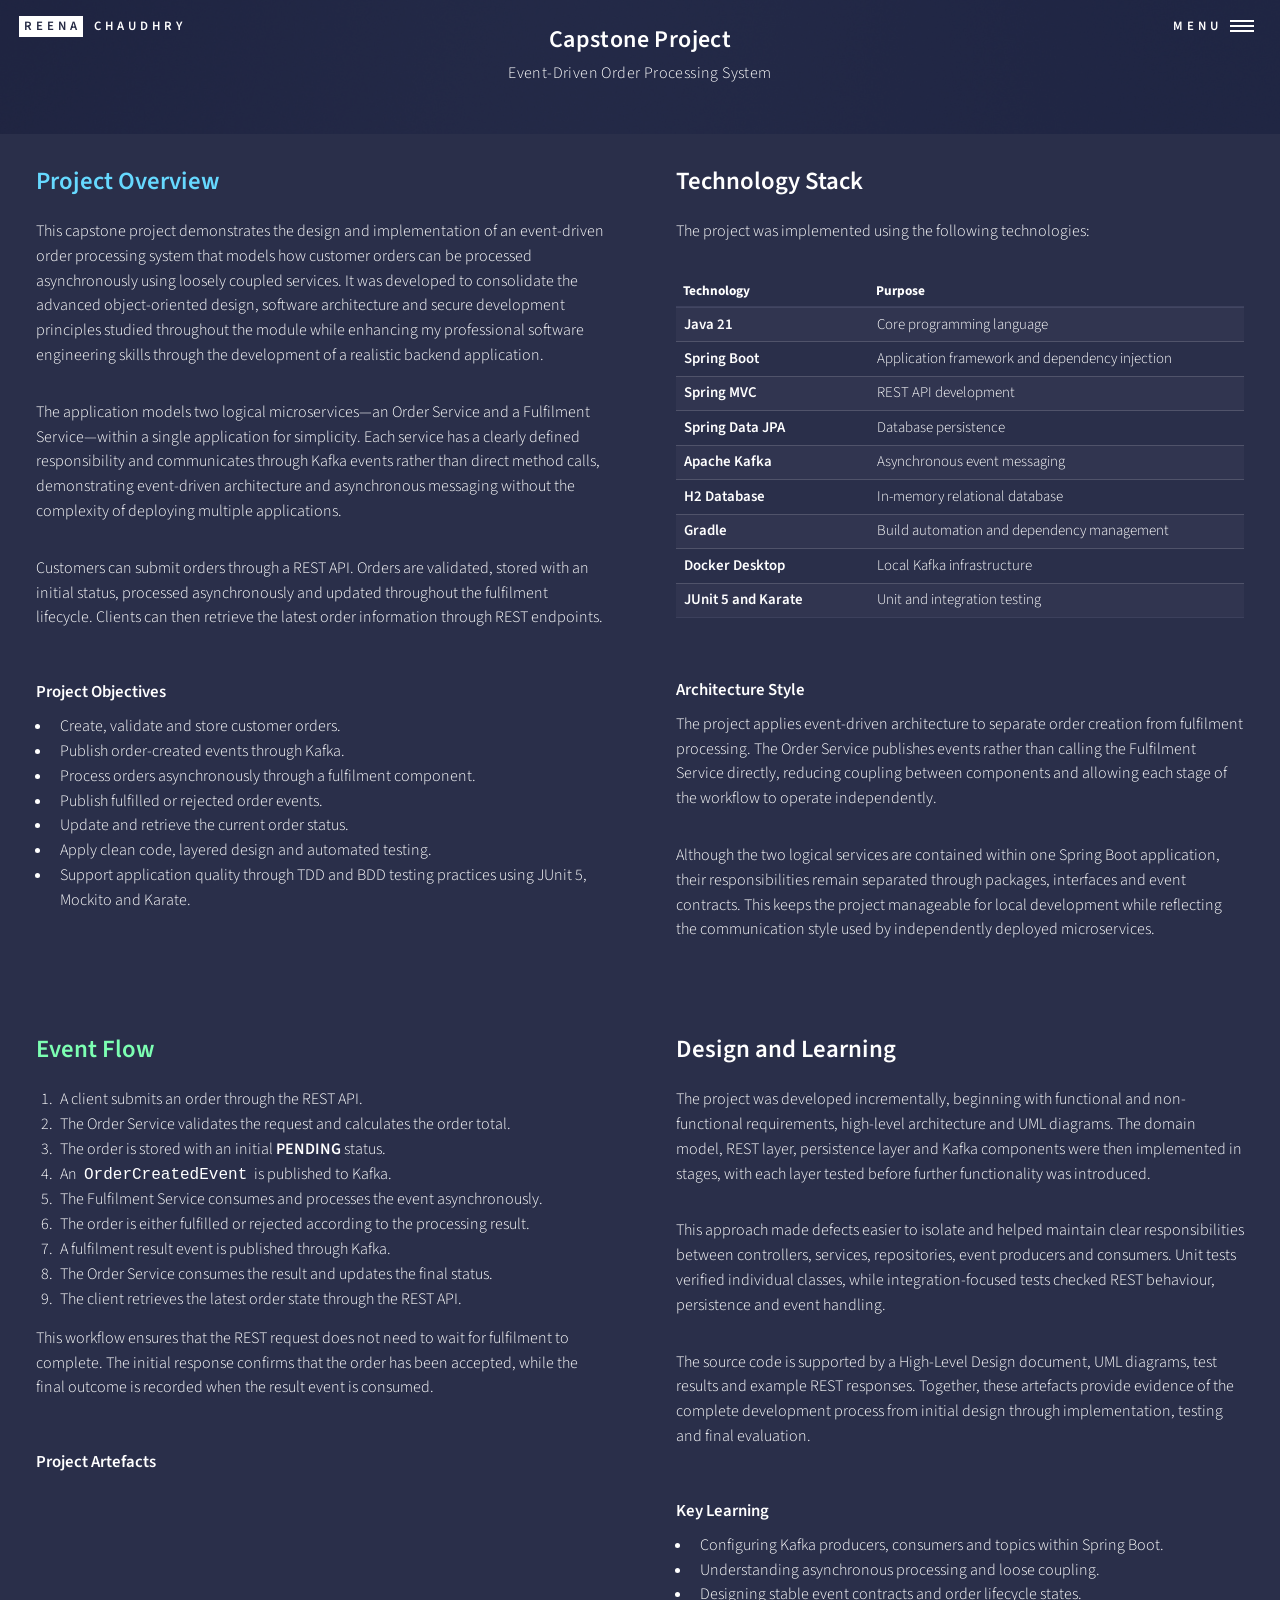
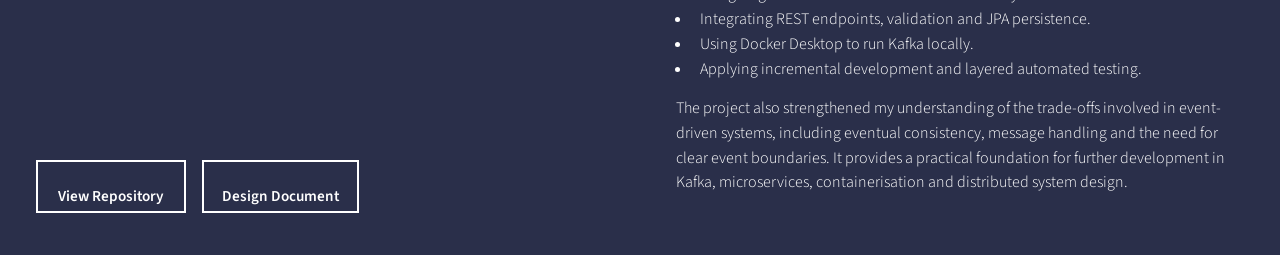
==== commit 1e48ecd5: "Remove unnecessary paragraph tags in capstone.html" ====
--- a/capstone.html
+++ b/capstone.html
@@ -427,7 +427,7 @@
                         while the final outcome is recorded when the result
                         event is consumed.
                     </p>
-                    <p>
+                    
                     <h4> Project Artefacts </h4>
                     <ul class="actions">
                         <li>
@@ -444,8 +444,7 @@
                         </a>
                     </li>
                     </ul>
-                    </p>
-
+                   
                 </div>
             </article>
 
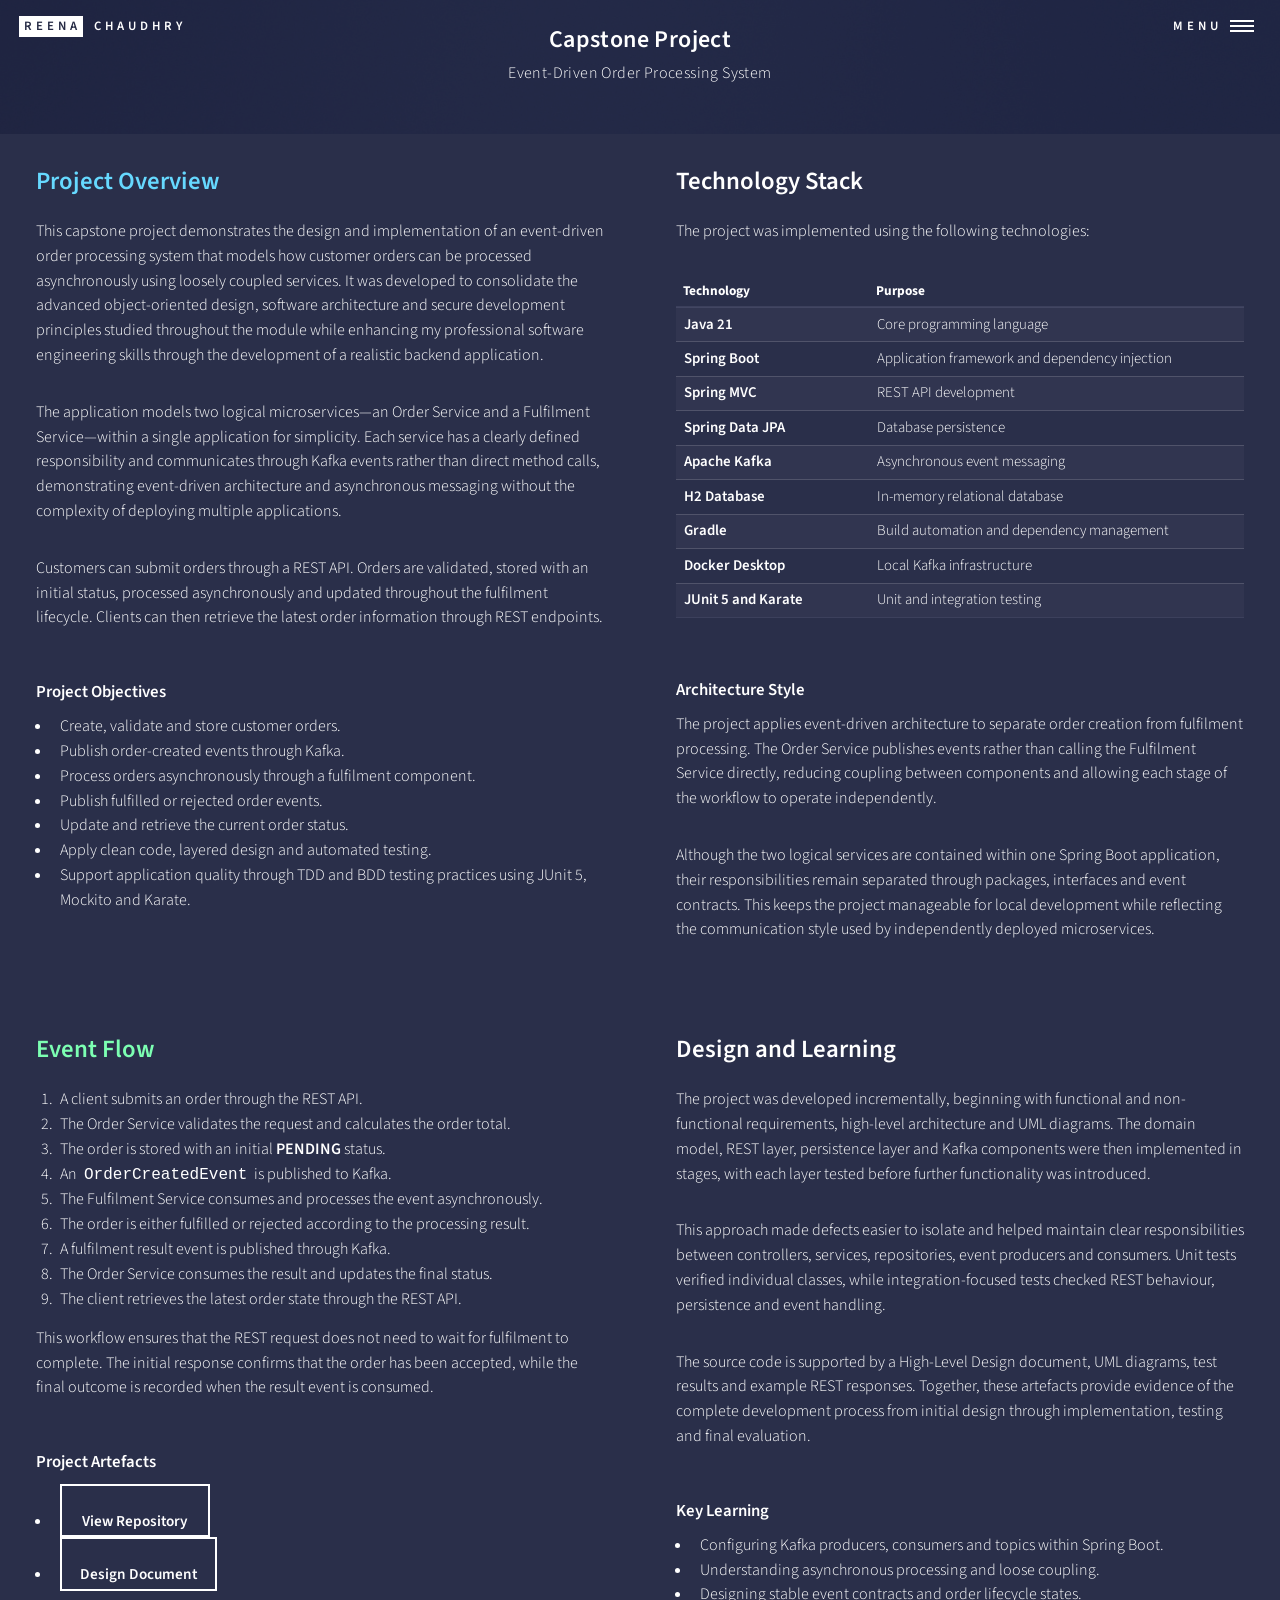
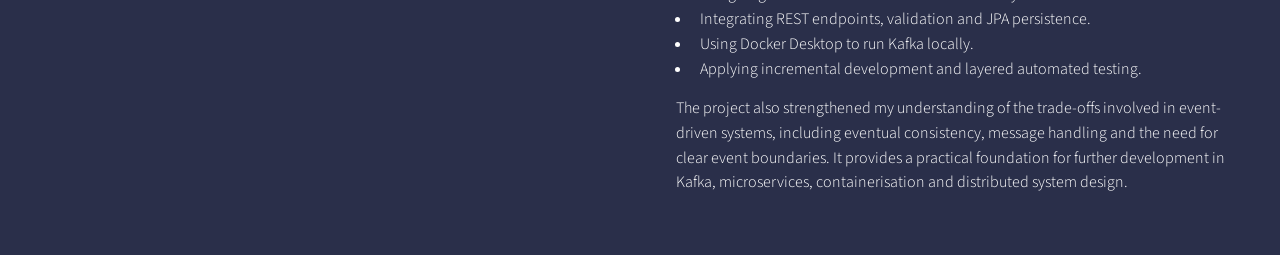
==== commit a9576289: "Change class attribute for actions list" ====
--- a/capstone.html
+++ b/capstone.html
@@ -429,7 +429,7 @@
                     </p>
                     
                     <h4> Project Artefacts </h4>
-                    <ul class="actions">
+                    <ul>
                         <li>
                         <a href="https://github.com/rc25essex/event-driven-order-system-capstone"
                            class="button small" target="_blank">
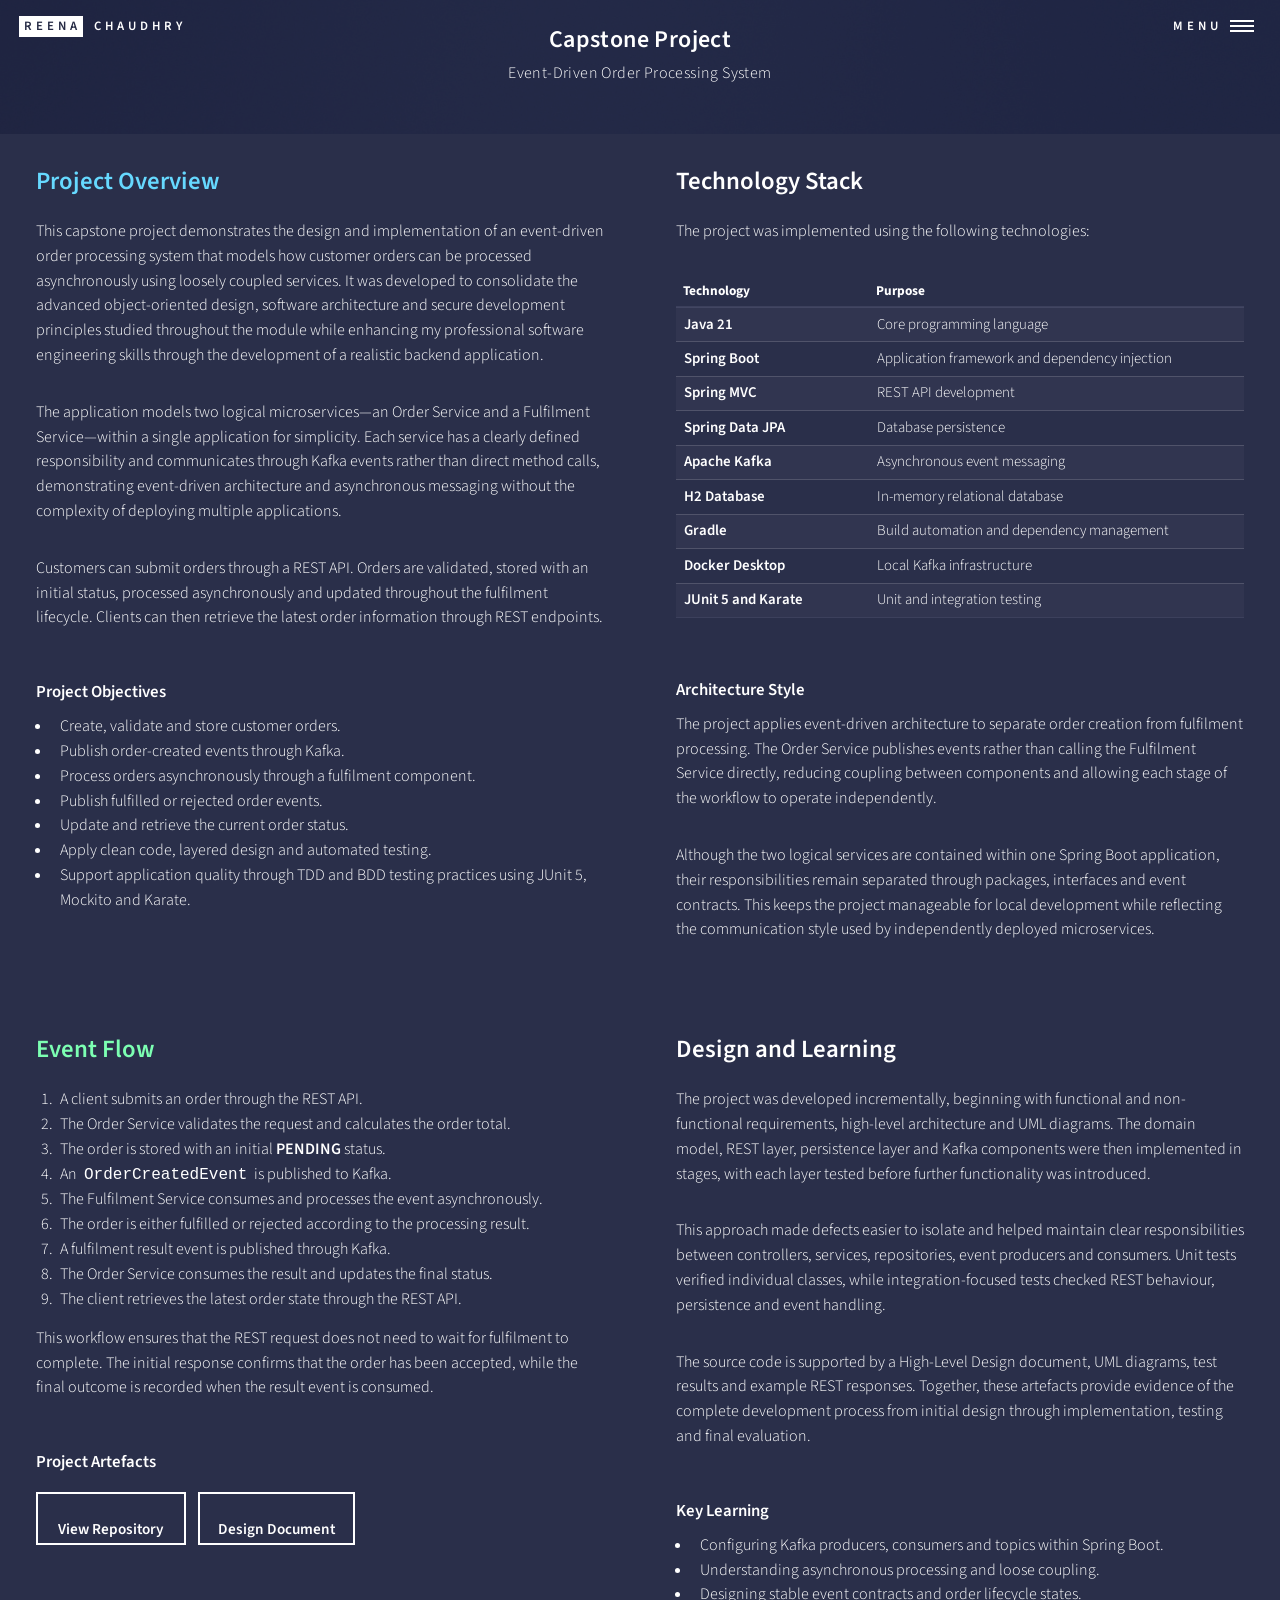
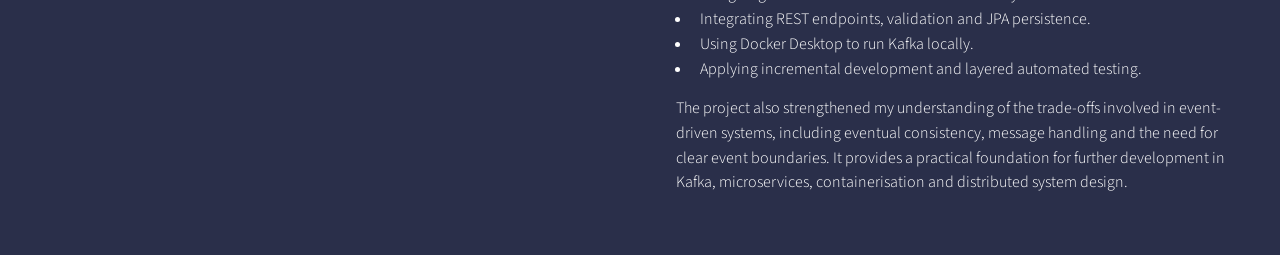
==== commit 20beff66: "Enhance artifact actions layout in capstone.html Added styles for artifact actions in the project la" ====
--- a/capstone.html
+++ b/capstone.html
@@ -79,6 +79,19 @@
             margin-bottom: 0.65em;
         }
 
+        #one.tiles article .artifact-actions {
+            display: flex;
+            flex-wrap: wrap;
+            gap: 0.75em;
+            margin: 0.5em 0 1em 0;
+            padding: 0;
+            list-style: none;
+        }
+        
+        #one.tiles article .artifact-actions li {
+            padding: 0;
+        }
+
         #one.tiles article h4 {
             font-size: 1.05em !important;
             margin-top: 1em;
@@ -429,7 +442,7 @@
                     </p>
                     
                     <h4> Project Artefacts </h4>
-                    <ul>
+                    <ul class="artifact-actions">
                         <li>
                         <a href="https://github.com/rc25essex/event-driven-order-system-capstone"
                            class="button small" target="_blank">
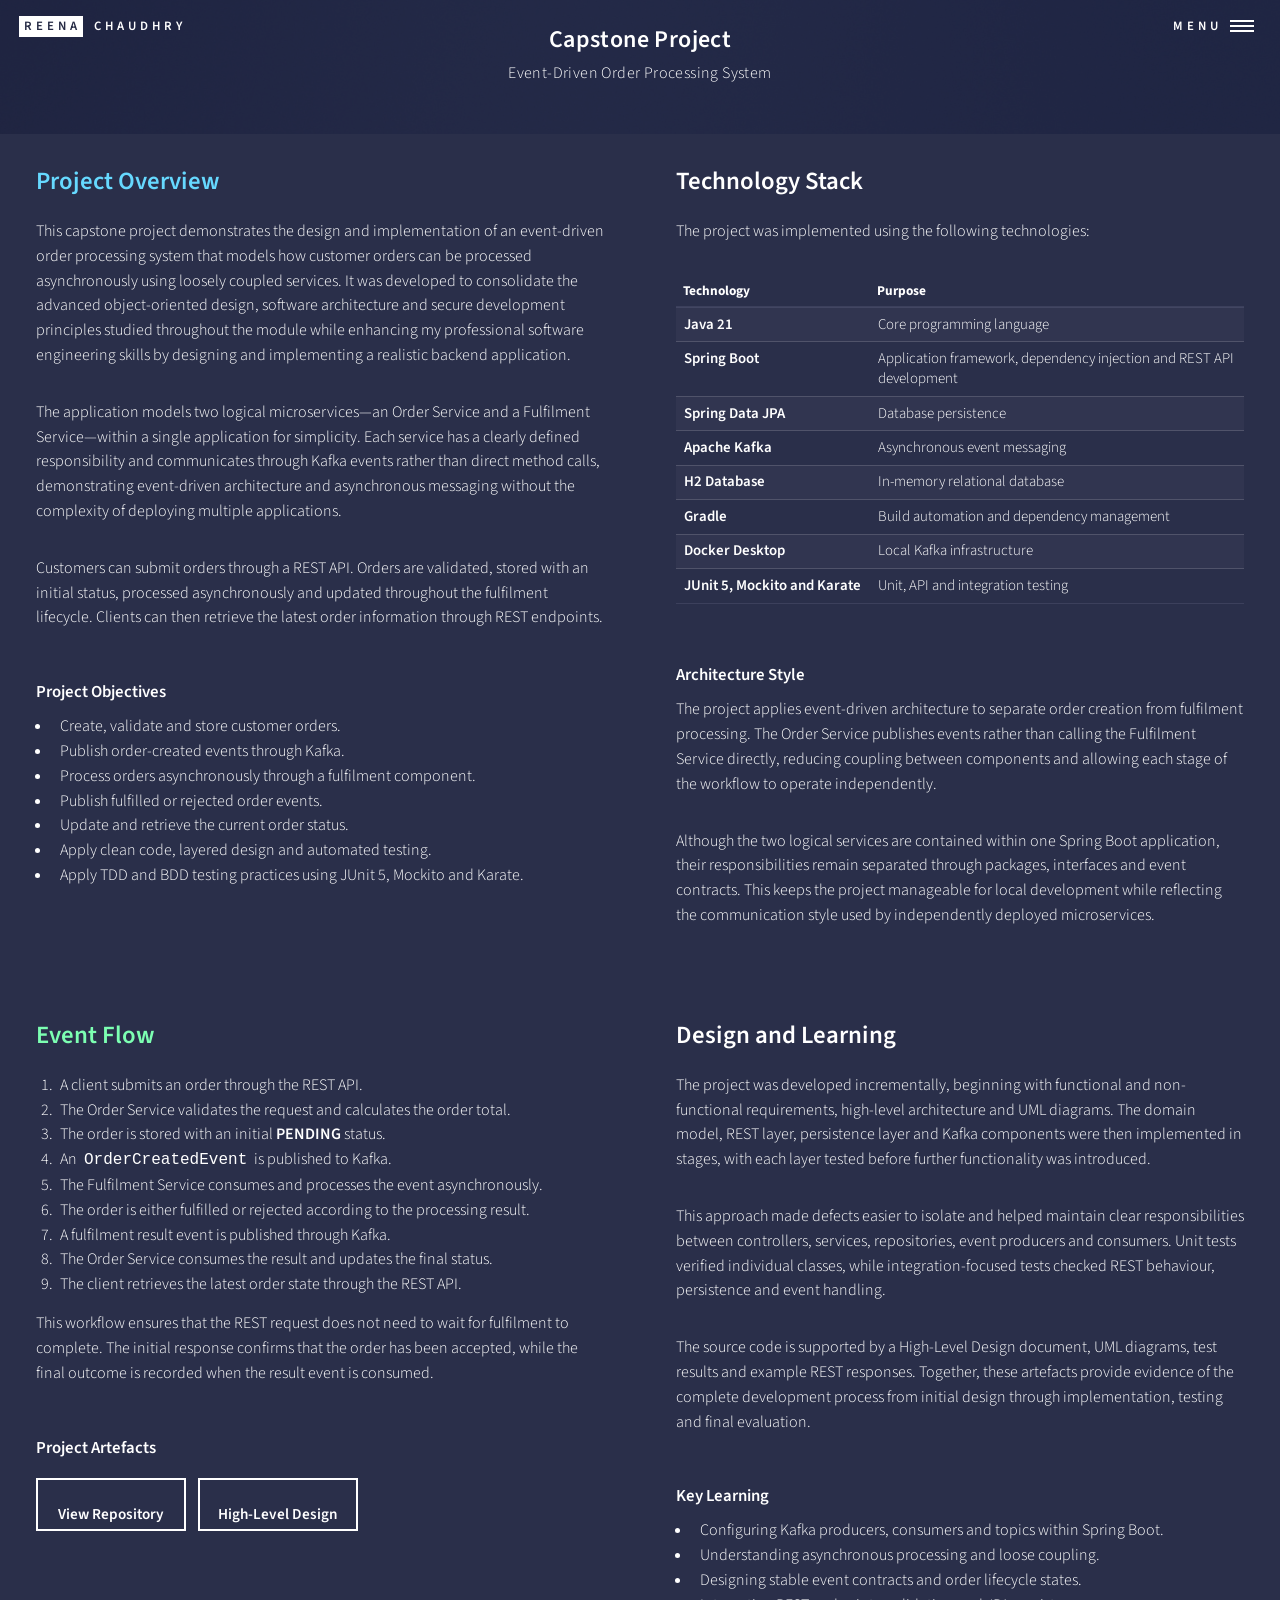
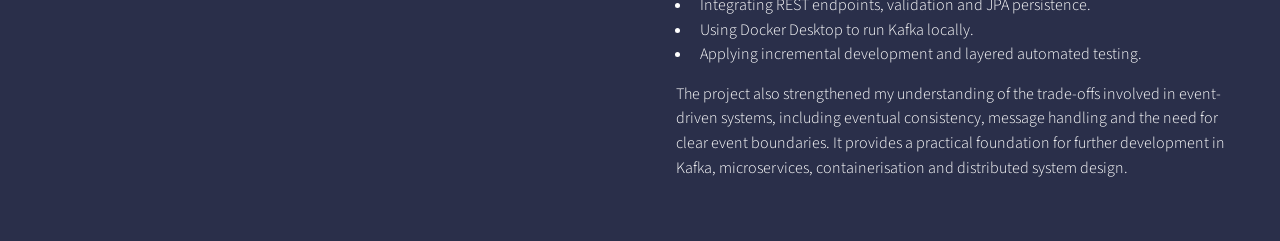
==== commit e113bf18: "Refine project descriptions and technology terms Updated descriptions and terminology for clarity an" ====
--- a/capstone.html
+++ b/capstone.html
@@ -235,8 +235,8 @@
                         This capstone project demonstrates the design and implementation of an event-driven order processing system that models
                         how customer orders can be processed asynchronously using loosely coupled services.
                         It was developed to consolidate the advanced object-oriented design, software architecture and secure development
-                        principles studied throughout the module while enhancing my professional software engineering skills through the development
-                        of a realistic backend application.
+                        principles studied throughout the module 
+                        while enhancing my professional software engineering skills by designing and implementing a realistic backend application.
                     </p>
 
                     <p>
@@ -276,7 +276,7 @@
                             testing.
                         </li>
                         <li>
-                            Support application quality through TDD and BDD testing practices using JUnit 5, Mockito and Karate.
+                            Apply TDD and BDD testing practices using JUnit 5, Mockito and Karate.
                         </li>
                     </ul>
 
@@ -311,14 +311,9 @@
                                 <tr>
                                     <td>Spring Boot</td>
                                     <td>
-                                        Application framework and dependency
-                                        injection
+                                        Application framework, dependency
+                                        injection and REST API development
                                     </td>
-                                </tr>
-
-                                <tr>
-                                    <td>Spring MVC</td>
-                                    <td>REST API development</td>
                                 </tr>
 
                                 <tr>
@@ -350,8 +345,8 @@
                                 </tr>
 
                                 <tr>
-                                    <td>JUnit 5 and Karate</td>
-                                    <td>Unit and integration testing</td>
+                                    <td>JUnit 5, Mockito and Karate</td>
+                                    <td>Unit, API and integration testing</td>
                                 </tr>
                             </tbody>
                         </table>
@@ -453,7 +448,7 @@
                     
                         <a href="https://github.com/rc25essex/event-driven-order-system-capstone/blob/main/High-Level%20Design.pdf"
                            class="button small" target="_blank">
-                            Design Document
+                            High-Level Design
                         </a>
                     </li>
                     </ul>
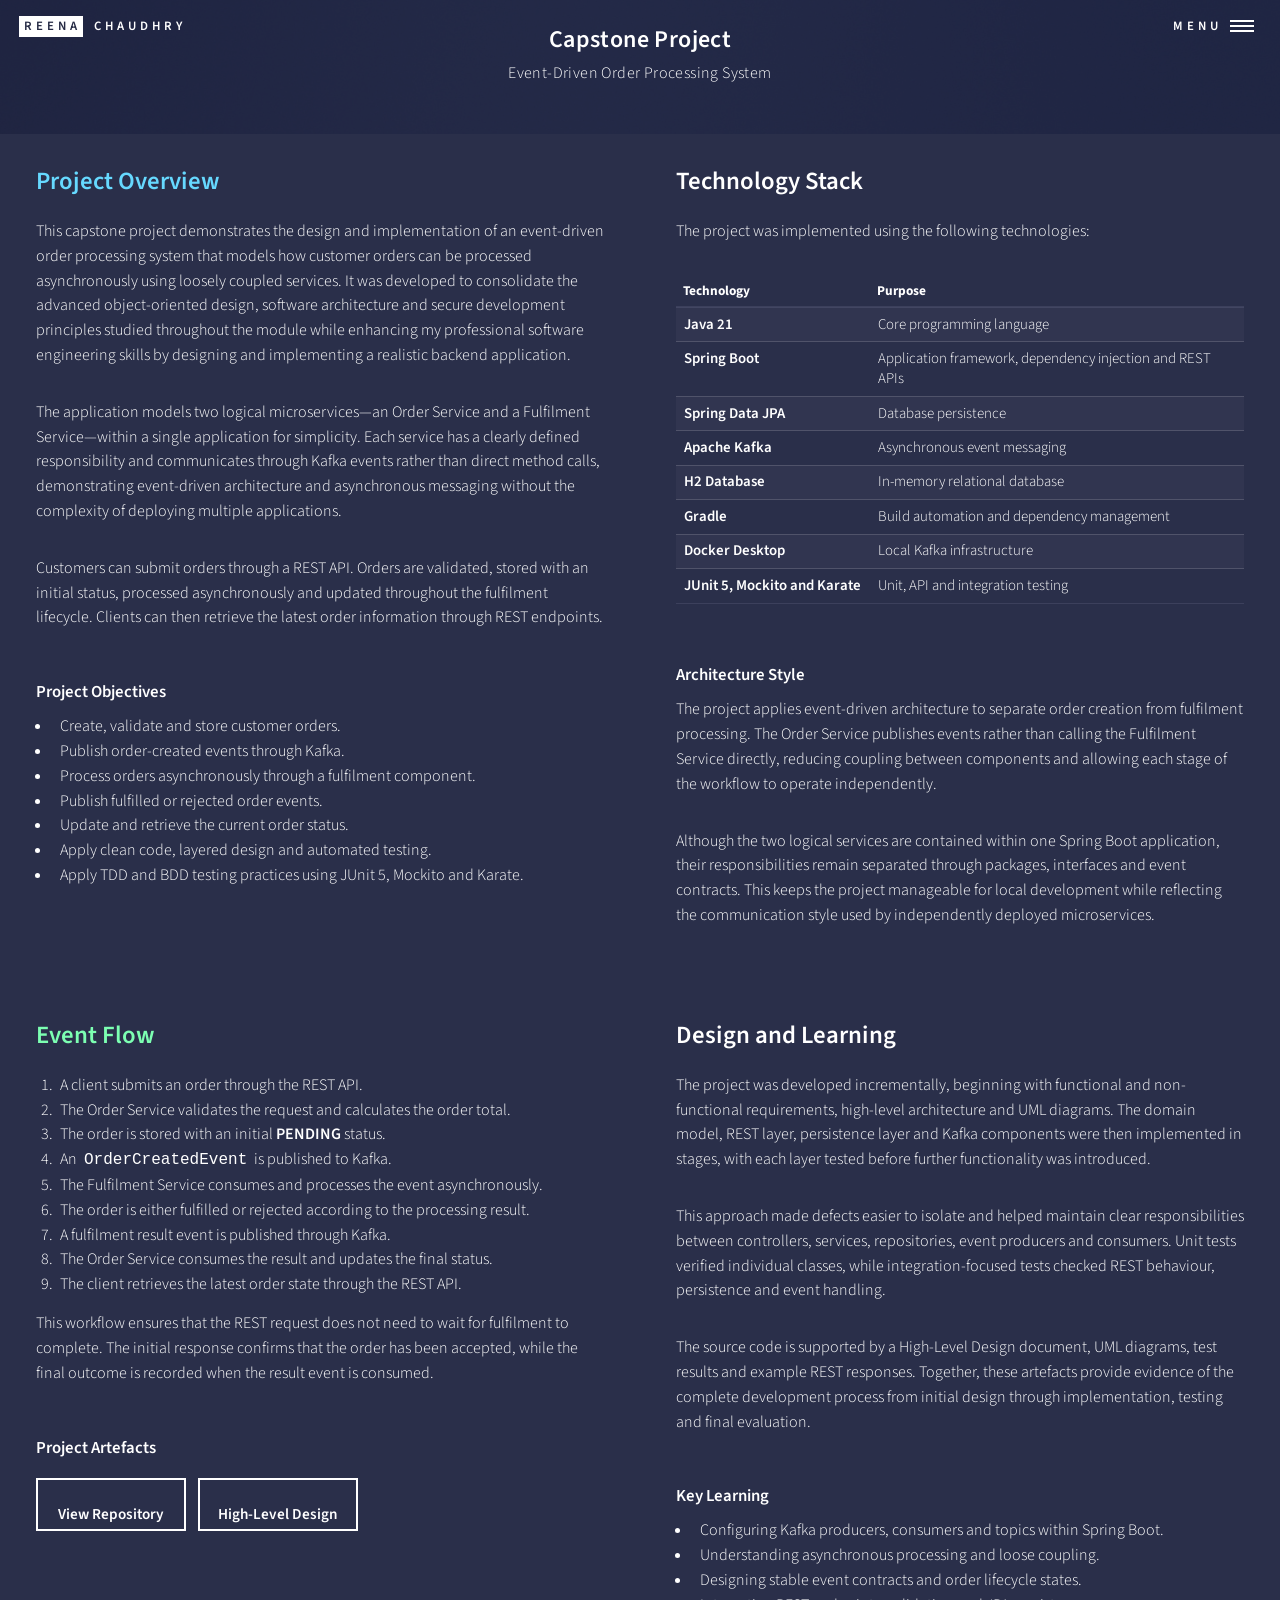
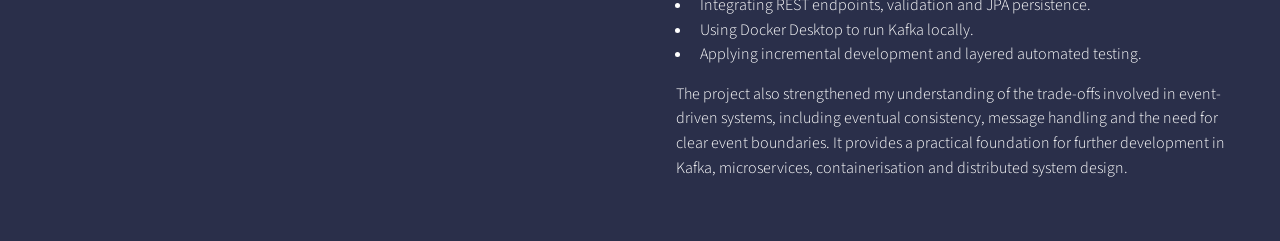
==== commit 1622f2b6: "Update description for Spring Boot in capstone.html" ====
--- a/capstone.html
+++ b/capstone.html
@@ -311,8 +311,7 @@
                                 <tr>
                                     <td>Spring Boot</td>
                                     <td>
-                                        Application framework, dependency
-                                        injection and REST API development
+                                        Application framework, dependency injection and REST APIs
                                     </td>
                                 </tr>
 
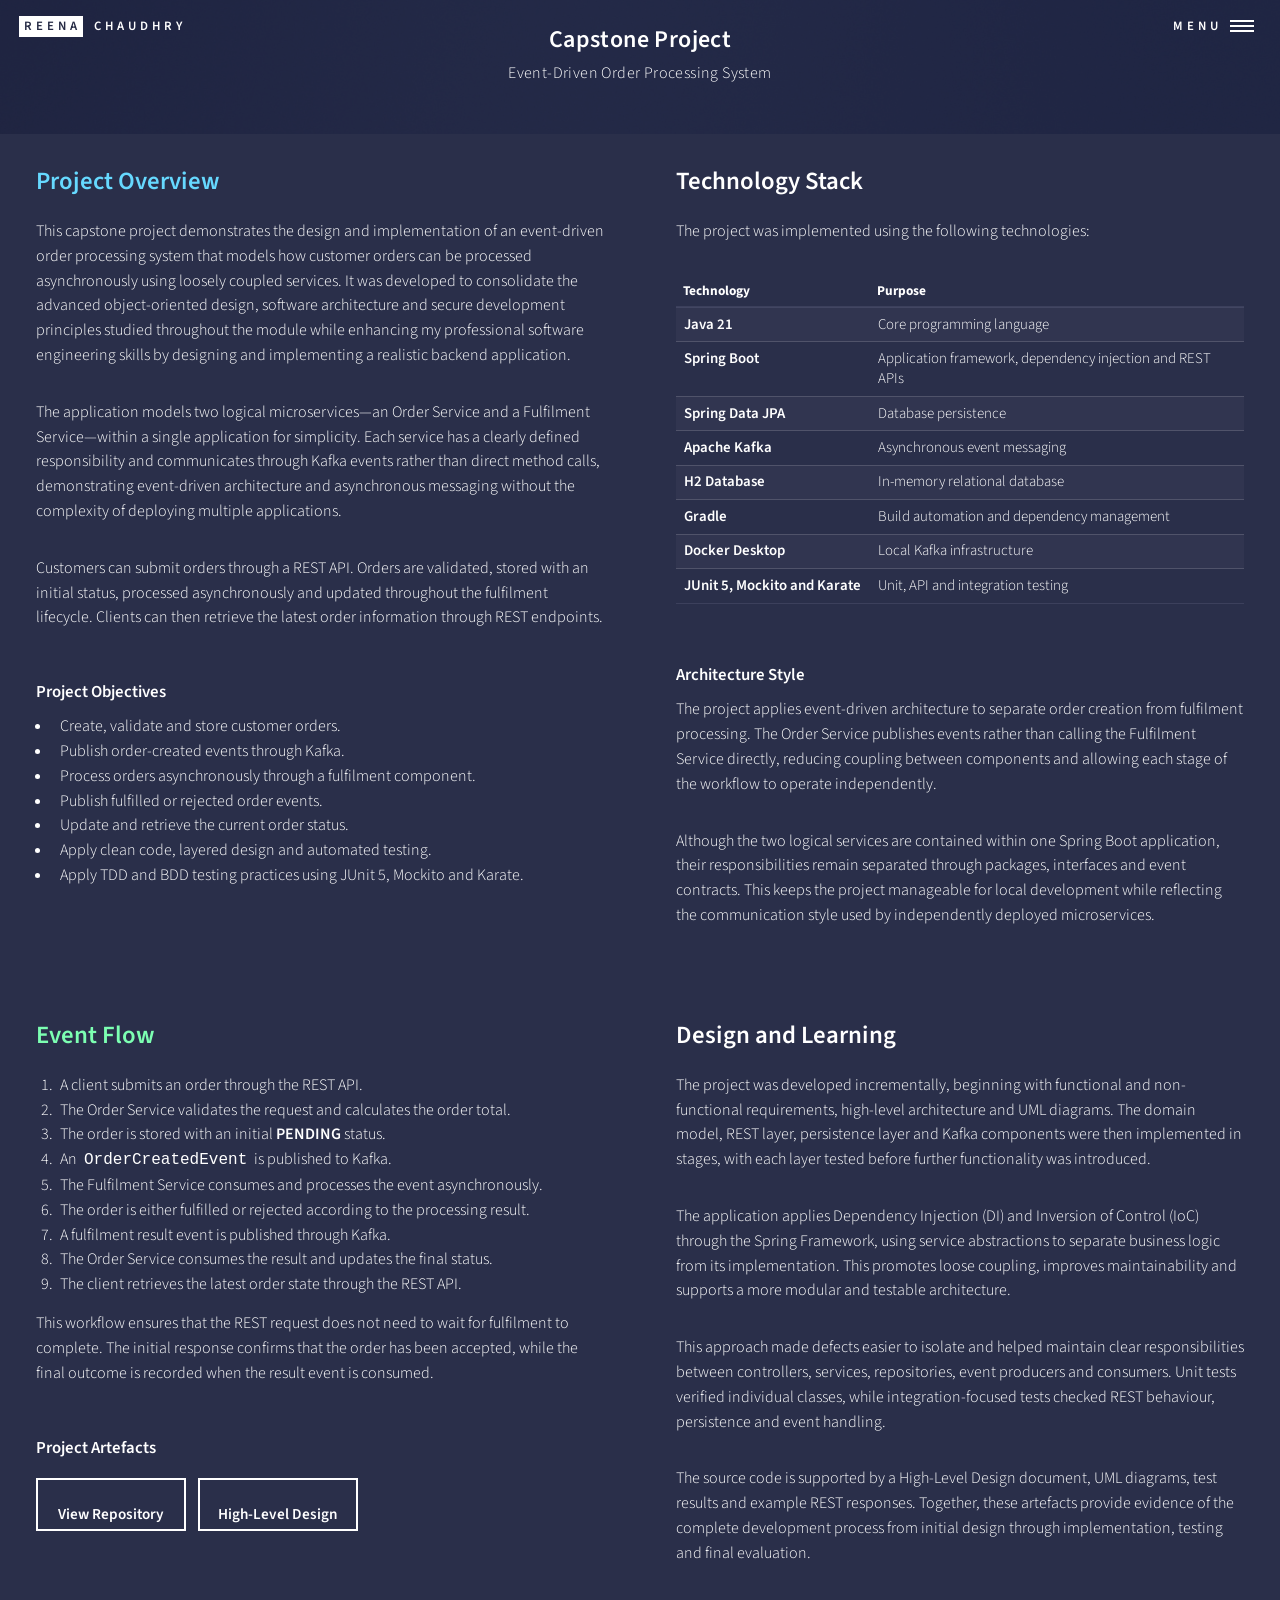
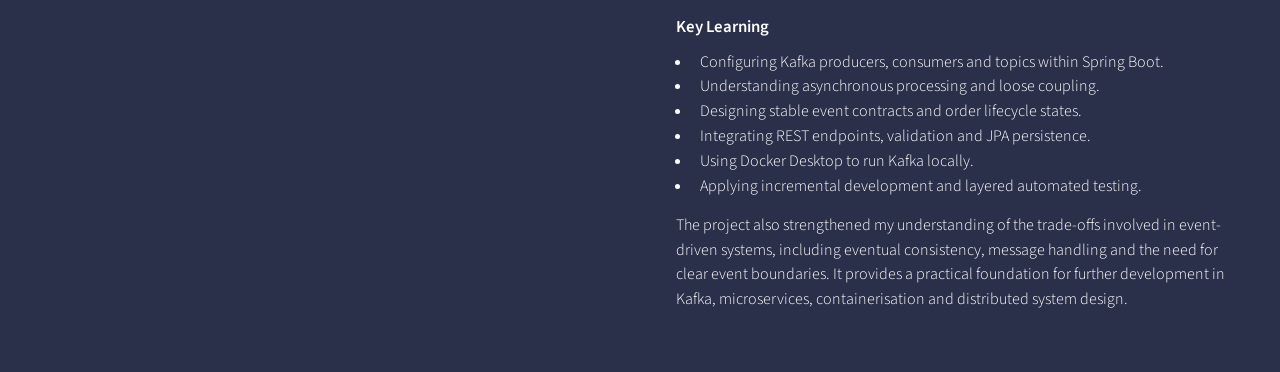
==== commit d07d3d5c: "Enhance documentation on DI and IoC usage Added explanation of Dependency Injection and Inversion of" ====
--- a/capstone.html
+++ b/capstone.html
@@ -468,7 +468,11 @@
                         implemented in stages, with each layer tested before
                         further functionality was introduced.
                     </p>
-
+                    <p>
+                    The application applies Dependency Injection (DI) and Inversion of Control (IoC) through the Spring Framework, 
+                    using service abstractions to separate business logic from its implementation.
+                    This promotes loose coupling, improves maintainability and supports a more modular and testable architecture.
+                     </p>
                     <p>
                         This approach made defects easier to isolate and helped
                         maintain clear responsibilities between controllers,
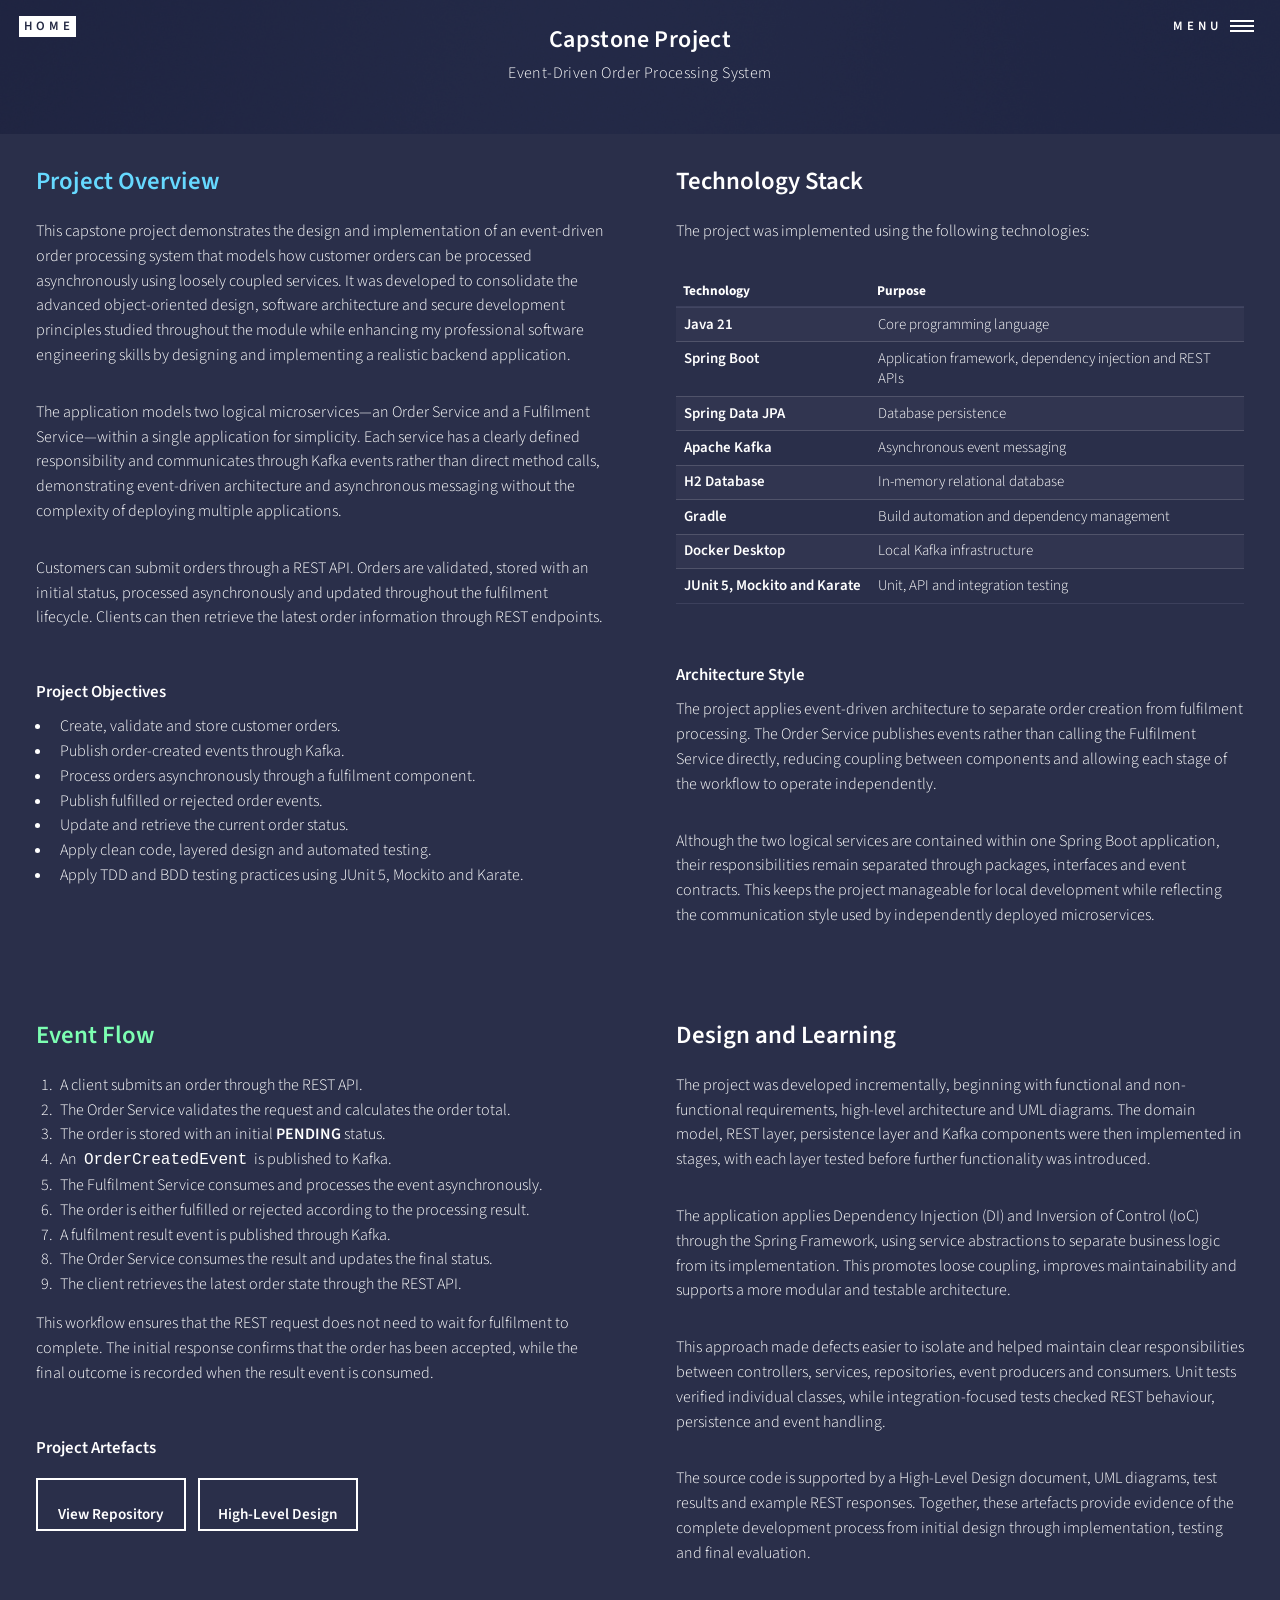
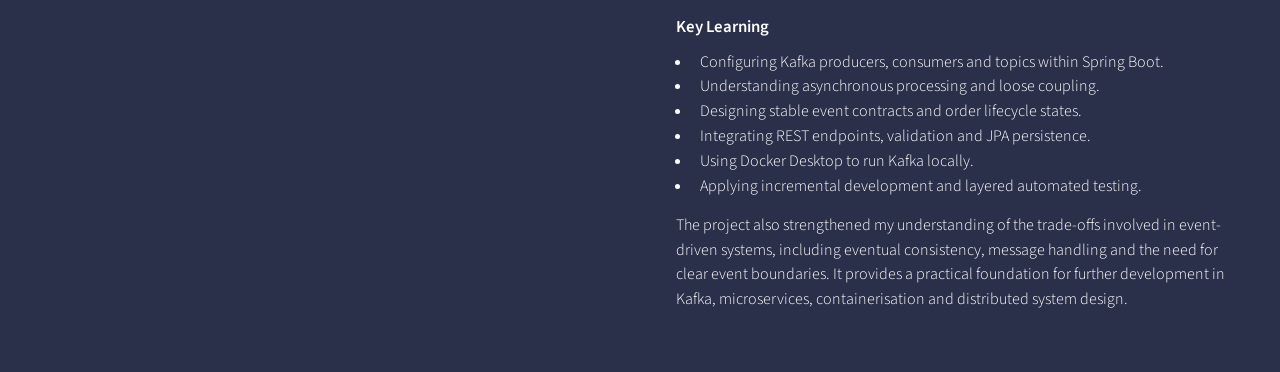
==== commit 475c19f5: "Update portfolio" ====
--- a/capstone.html
+++ b/capstone.html
@@ -1,7 +1,7 @@
 <!DOCTYPE HTML>
 <html>
 <head>
-    <title>Reena Chaudhry Portfolio</title>
+    <title>Portfolio</title>
     <meta charset="utf-8" />
     <meta name="viewport"
           content="width=device-width, initial-scale=1, user-scalable=no" />
@@ -195,8 +195,8 @@
 
     <header id="header" class="alt">
         <a href="index.html" class="logo">
-            <strong>Reena</strong>
-            <span>Chaudhry</span>
+            <strong>HOME</strong>
+           
         </a>
 
         <nav>
